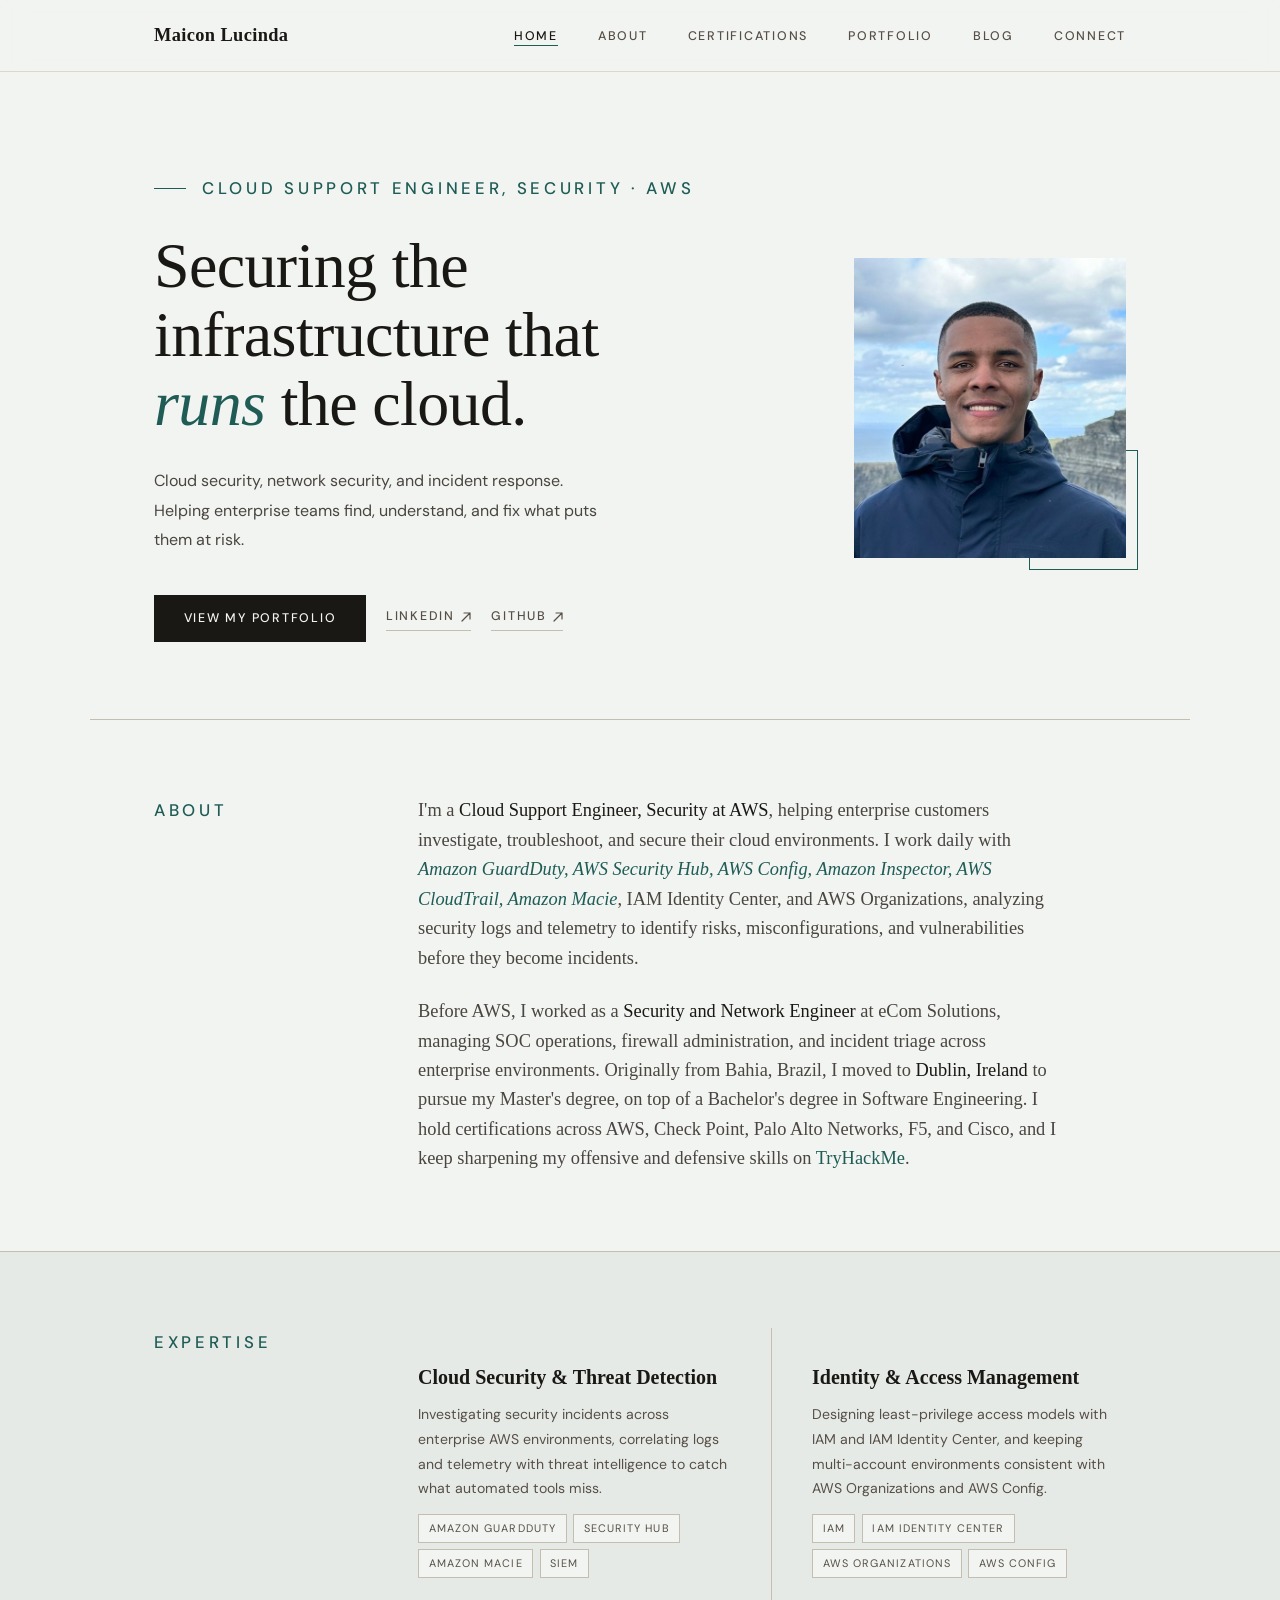
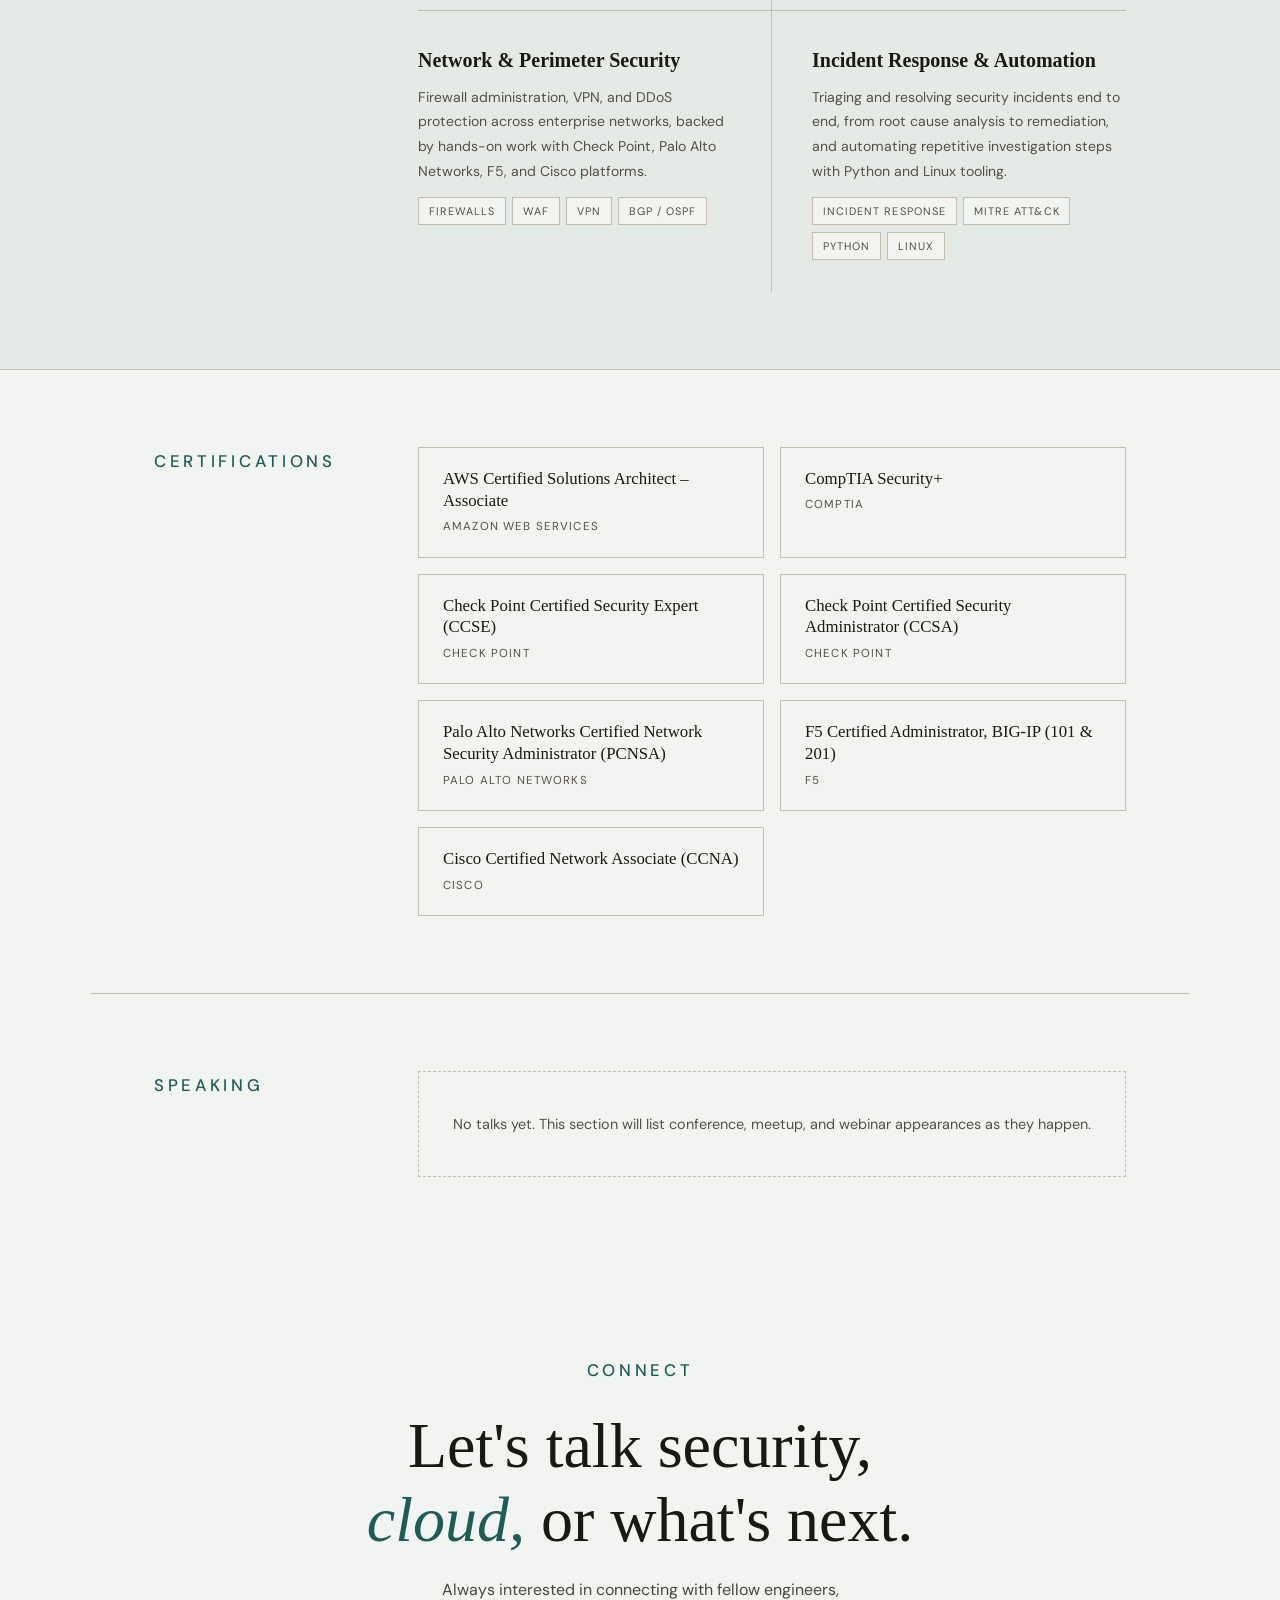
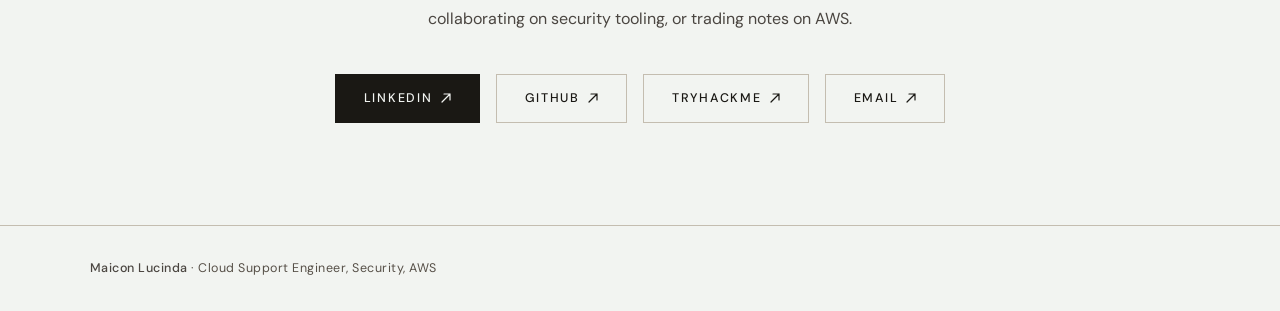
==== index.html @ d20e0501 "maiconlucinda.com" ====
<!DOCTYPE html>
<html lang="en">

<head>
  <meta charset="UTF-8">
  <meta name="viewport" content="width=device-width, initial-scale=1.0">
  <title>Maicon Lucinda | Cloud Support Engineer, Security at AWS</title>
  <meta name="description"
    content="Cloud Support Engineer, Security at AWS. Cloud security, network security, incident response, and threat detection. Based in Dublin, Ireland.">

  <!-- Canonical URL -->
  <link rel="canonical" href="https://maiconlucinda.com/" />

  <!-- Open Graph / Social sharing -->
  <meta property="og:type" content="website">
  <meta property="og:url" content="https://maiconlucinda.com/">
  <meta property="og:title" content="Maicon Lucinda — Cloud Support Engineer, Security at AWS">
  <meta property="og:description"
    content="Cloud Support Engineer, Security at AWS. Cloud security, network security, incident response, and threat detection. Based in Dublin, Ireland.">
  <meta property="og:image" content="https://maiconlucinda.com/assets/images/og-default.jpg">
  <meta property="og:image:width" content="1200">
  <meta property="og:image:height" content="630">

  <!-- Twitter Card -->
  <meta name="twitter:card" content="summary_large_image">
  <meta name="twitter:url" content="https://maiconlucinda.com/">
  <meta name="twitter:title" content="Maicon Lucinda — Cloud Support Engineer, Security at AWS">
  <meta name="twitter:description"
    content="Cloud Support Engineer, Security at AWS. Cloud security, network security, incident response, and threat detection. Based in Dublin, Ireland.">
  <meta name="twitter:image" content="https://maiconlucinda.com/assets/images/og-default.jpg">

  <!-- Favicon: real files at a stable URL so Google Search can crawl and show it -->
  <link rel="icon" href="/favicon.ico" sizes="any">
  <link rel="icon" type="image/svg+xml"
    href="data:image/svg+xml,%3Csvg xmlns='http://www.w3.org/2000/svg' viewBox='0 0 32 32'%3E%3Crect width='32' height='32' fill='%23F2F4F1'/%3E%3Crect x='0.5' y='0.5' width='31' height='31' fill='none' stroke='%233D8F82' stroke-width='1'/%3E%3Ctext x='16' y='22' font-family='Georgia,serif' font-size='15' font-style='italic' fill='%231A1814' text-anchor='middle'%3EML%3C/text%3E%3C/svg%3E">
  <link rel="icon" type="image/png" sizes="32x32" href="/assets/img/favicons/favicon-32.png">
  <link rel="icon" type="image/png" sizes="16x16" href="/assets/img/favicons/favicon-16.png">
  <link rel="apple-touch-icon" sizes="180x180" href="/assets/img/favicons/apple-touch-icon.png">

  <!-- Google Analytics: add your GA4 measurement ID below when ready.
  <script async src="https://www.googletagmanager.com/gtag/js?id=G-XXXXXXXXXX"></script>
  <script>
    window.dataLayer = window.dataLayer || [];
    function gtag(){dataLayer.push(arguments);}
    gtag('js', new Date());
    gtag('config', 'G-XXXXXXXXXX');
  </script>
  -->

  <!-- Fonts -->
  <link rel="preconnect" href="https://fonts.googleapis.com">
  <link rel="preconnect" href="https://fonts.gstatic.com" crossorigin>
  <link
    href="https://fonts.googleapis.com/css2?family=Cormorant+Garant:ital,wght@0,300;0,400;0,500;0,600;1,300;1,400;1,600&family=DM+Sans:opsz,wght@9..40,300;9..40,400;9..40,500&display=swap"
    rel="stylesheet">

  <!-- Structured Data -->
  <script type="application/ld+json">
  {
    "@context": "https://schema.org",
    "@graph": [
      {
        "@type": "WebSite",
        "@id": "https://maiconlucinda.com/#website",
        "name": "Maicon Lucinda",
        "alternateName": ["Maicon Lucinda Portfolio", "maiconlucinda.com"],
        "url": "https://maiconlucinda.com/"
      },
      {
    "@type": "Person",
    "@id": "https://maiconlucinda.com/#person",
    "name": "Maicon Lucinda",
    "givenName": "Maicon",
    "familyName": "Lucinda da Cruz",
    "jobTitle": "Cloud Support Engineer, Security",
    "description": "Cloud Support Engineer, Security at AWS, specializing in cloud security, network security, and incident response.",
    "nationality": {
      "@type": "Country",
      "name": "Brazil"
    },
    "workLocation": {
      "@type": "Place",
      "address": {
        "@type": "PostalAddress",
        "addressLocality": "Dublin",
        "addressCountry": "IE"
      }
    },
    "worksFor": {
      "@type": "Organization",
      "name": "Amazon Web Services",
      "url": "https://aws.amazon.com"
    },
    "hasCredential": [
      {
        "@type": "EducationalOccupationalCredential",
        "credentialCategory": "degree",
        "educationalLevel": "Master's",
        "name": "Master's Degree"
      },
      {
        "@type": "EducationalOccupationalCredential",
        "credentialCategory": "degree",
        "educationalLevel": "Bachelor's",
        "name": "BSc in Software Engineering"
      },
      {
        "@type": "EducationalOccupationalCredential",
        "credentialCategory": "certification",
        "name": "AWS Certified Solutions Architect – Associate"
      },
      {
        "@type": "EducationalOccupationalCredential",
        "credentialCategory": "certification",
        "name": "CompTIA Security+"
      },
      {
        "@type": "EducationalOccupationalCredential",
        "credentialCategory": "certification",
        "name": "Check Point Certified Security Expert (CCSE)"
      },
      {
        "@type": "EducationalOccupationalCredential",
        "credentialCategory": "certification",
        "name": "Check Point Certified Security Administrator (CCSA)"
      },
      {
        "@type": "EducationalOccupationalCredential",
        "credentialCategory": "certification",
        "name": "Palo Alto Networks Certified Network Security Administrator (PCNSA)"
      },
      {
        "@type": "EducationalOccupationalCredential",
        "credentialCategory": "certification",
        "name": "F5 Certified Administrator, BIG-IP"
      },
      {
        "@type": "EducationalOccupationalCredential",
        "credentialCategory": "certification",
        "name": "Cisco Certified Network Associate (CCNA)"
      }
    ],
    "knowsAbout": [
      "Cloud Security",
      "Network Security",
      "Incident Response",
      "Threat Detection",
      "AWS Security",
      "Identity and Access Management",
      "Firewalls",
      "SIEM",
      "MITRE ATT&CK"
    ],
    "url": "https://maiconlucinda.com/",
    "image": "https://maiconlucinda.com/assets/images/og-default.jpg",
    "sameAs": [
      "https://www.linkedin.com/in/maiconlucinda/",
      "https://github.com/maiconlucinda",
      "https://tryhackme.com/p/maiconlucinda"
    ]
      }
    ]
  }
  </script>

  <style>
    /* ─── RESET & TOKENS ─────────────────────────────────── */
    *,
    *::before,
    *::after {
      box-sizing: border-box;
      margin: 0;
      padding: 0;
    }

    :root {
      --bg: #F2F4F1;
      --bg-alt: #E6EAE6;
      --bg-dark: #12191A;
      --text: #1A1814;
      --text-mid: #4A4540;
      --muted: #564F47;
      --accent: #1F5C56;
      --accent-lt: #2E7A6F;
      --border: #C4BDB0;
      --border-lt: #DDD7CB;

      --font-display: 'Cormorant Garant', Georgia, serif;
      --font-body: 'DM Sans', system-ui, sans-serif;

      --nav-h: 72px;
      --max-w: 1100px;
      --pad: clamp(1.5rem, 5vw, 4rem);
    }

    html {
      scroll-behavior: smooth;
    }

    body {
      font-family: var(--font-body);
      background: var(--bg);
      color: var(--text);
      font-size: 15px;
      line-height: 1.7;
      -webkit-font-smoothing: antialiased;
    }

    img {
      display: block;
      max-width: 100%;
    }

    a {
      color: inherit;
    }

    /* ─── UTILITY ────────────────────────────────────────── */
    .label {
      font-size: 1.05rem;
      letter-spacing: 0.22em;
      text-transform: uppercase;
      color: var(--accent);
      font-weight: 500;
    }

    .sr-only {
      position: absolute;
      width: 1px;
      height: 1px;
      padding: 0;
      overflow: hidden;
      clip: rect(0, 0, 0, 0);
      white-space: nowrap;
      border: 0;
    }

    /* ─── SCROLL ANIMATIONS ──────────────────────────────── */
    .reveal {
      opacity: 0;
      transform: translateY(24px);
      transition: opacity 0.7s ease, transform 0.7s ease;
    }

    .reveal.visible {
      opacity: 1;
      transform: translateY(0);
    }

    .reveal-delay-1 {
      transition-delay: 0.1s;
    }

    .reveal-delay-2 {
      transition-delay: 0.2s;
    }

    .reveal-delay-3 {
      transition-delay: 0.3s;
    }

    .reveal-delay-4 {
      transition-delay: 0.4s;
    }

    /* ─── NAV ────────────────────────────────────────────── */
    nav {
      position: sticky;
      top: 0;
      z-index: 100;
      height: var(--nav-h);
      background: rgba(242, 244, 241, 0.92);
      backdrop-filter: blur(12px);
      -webkit-backdrop-filter: blur(12px);
      border-bottom: 1px solid var(--border-lt);
      display: flex;
      align-items: center;
    }

    .nav-inner {
      max-width: var(--max-w);
      margin: 0 auto;
      padding: 0 var(--pad);
      width: 100%;
      display: flex;
      justify-content: space-between;
      align-items: center;
    }

    .nav-logo {
      font-family: var(--font-display);
      font-size: 1.15rem;
      font-weight: 600;
      text-decoration: none;
      color: var(--text);
      letter-spacing: 0.02em;
    }

    .nav-links {
      list-style: none;
      display: flex;
      gap: 2.5rem;
    }

    .nav-links a {
      text-decoration: none;
      font-size: 0.78rem;
      letter-spacing: 0.14em;
      text-transform: uppercase;
      color: var(--muted);
      font-weight: 500;
      transition: color 0.2s;
      position: relative;
    }

    .nav-links a::after {
      content: '';
      position: absolute;
      bottom: -2px;
      left: 0;
      width: 0;
      height: 1px;
      background: var(--accent);
      transition: width 0.25s ease;
    }

    .nav-links a:hover {
      color: var(--text);
    }

    .nav-links a:hover::after {
      width: 100%;
    }

    .nav-links a.active {
      color: var(--text);
    }

    .nav-links a.active::after {
      width: 100%;
    }

    /* ─── NAV TOGGLE (mobile) ─────────────────────────────── */
    .nav-toggle {
      display: none;
      position: relative;
      width: 28px;
      height: 20px;
      padding: 0;
      background: none;
      border: none;
      cursor: pointer;
      flex-shrink: 0;
    }

    .nav-toggle-bar {
      position: absolute;
      left: 0;
      width: 100%;
      height: 2px;
      background: var(--text);
      transition: transform 0.25s ease, opacity 0.25s ease, top 0.25s ease;
    }

    .nav-toggle-bar:nth-child(1) {
      top: 0;
    }

    .nav-toggle-bar:nth-child(2) {
      top: 9px;
      background: var(--accent);
    }

    .nav-toggle-bar:nth-child(3) {
      top: 18px;
    }

    .nav-toggle.is-open .nav-toggle-bar:nth-child(1) {
      top: 9px;
      transform: rotate(45deg);
    }

    .nav-toggle.is-open .nav-toggle-bar:nth-child(2) {
      opacity: 0;
    }

    .nav-toggle.is-open .nav-toggle-bar:nth-child(3) {
      top: 9px;
      transform: rotate(-45deg);
    }

    /* ─── HERO ───────────────────────────────────────────── */
    .hero {
      padding: clamp(4rem, 8vw, 7rem) var(--pad) clamp(4rem, 6vw, 6rem);
      max-width: var(--max-w);
      margin: 0 auto;
      display: grid;
      grid-template-columns: 1fr min(28%, 280px);
      gap: clamp(3rem, 6vw, 6rem);
      align-items: center;
    }

    .hero-eyebrow {
      display: flex;
      align-items: center;
      gap: 1rem;
      margin-bottom: 1.75rem;
    }

    .eyebrow-line {
      width: 32px;
      height: 1px;
      background: var(--accent);
      flex-shrink: 0;
    }

    .hero-title {
      font-family: var(--font-display);
      font-size: clamp(2.8rem, 5vw, 4.8rem);
      font-weight: 300;
      line-height: 1.08;
      letter-spacing: -0.01em;
      color: var(--text);
      margin-bottom: 1.75rem;
    }

    .hero-title em {
      font-style: italic;
      color: var(--accent);
    }

    .hero-desc {
      color: var(--text-mid);
      font-size: 1rem;
      max-width: 460px;
      line-height: 1.85;
      margin-bottom: 2.5rem;
      font-weight: 400;
    }

    .hero-actions {
      display: flex;
      gap: 1.25rem;
      align-items: center;
      flex-wrap: wrap;
    }

    .btn-primary {
      background: var(--text);
      color: var(--bg);
      padding: 0.8rem 1.85rem;
      text-decoration: none;
      font-size: 0.78rem;
      letter-spacing: 0.14em;
      text-transform: uppercase;
      font-weight: 500;
      transition: background 0.22s, color 0.22s;
      display: inline-block;
    }

    .btn-primary:hover {
      background: var(--accent);
    }

    .btn-text {
      text-decoration: none;
      font-size: 0.78rem;
      letter-spacing: 0.14em;
      text-transform: uppercase;
      font-weight: 500;
      color: var(--muted);
      display: inline-flex;
      align-items: center;
      gap: 0.4rem;
      border-bottom: 1px solid var(--border);
      padding-bottom: 2px;
      transition: color 0.2s, border-color 0.2s;
    }

    .btn-text:hover {
      color: var(--accent);
      border-color: var(--accent);
    }

    /* PHOTO */
    .hero-photo {
      position: relative;
    }

    .photo-wrap {
      position: relative;
      overflow: hidden;
      background: var(--bg-alt);
    }

    .photo-wrap img {
      width: 100%;
      max-height: 300px;
      aspect-ratio: 4 / 5;
      object-fit: cover;
      object-position: center 8%;
      display: block;
      transition: transform 0.5s ease;
    }

    .hero-photo:hover .photo-wrap img {
      transform: scale(1.02);
    }

    .photo-ornament {
      position: absolute;
      bottom: -12px;
      right: -12px;
      width: 40%;
      height: 40%;
      border: 1px solid var(--accent);
      pointer-events: none;
      z-index: -1;
    }

    /* ─── RULE ───────────────────────────────────────────── */
    .section-rule {
      border: none;
      border-top: 1px solid var(--border);
      max-width: var(--max-w);
      margin: 0 auto;
      padding: 0 var(--pad);
    }

    /* ─── ABOUT ──────────────────────────────────────────── */
    .about {
      padding: clamp(4rem, 6vw, 6rem) var(--pad);
      max-width: var(--max-w);
      margin: 0 auto;
      display: grid;
      grid-template-columns: 200px 1fr;
      gap: clamp(3rem, 5vw, 5rem);
    }

    .about-body p {
      font-family: var(--font-display);
      font-size: clamp(0.95rem, 1.5vw, 1.15rem);
      font-weight: 400;
      line-height: 1.6;
      color: var(--text-mid);
      max-width: 640px;
    }

    .about-body p strong {
      font-weight: 500;
      color: var(--text);
    }

    .about-body p em {
      font-style: italic;
      color: var(--accent);
    }

    .about-body p+p {
      margin-top: 1.5rem;
    }

    .about-body a {
      color: var(--accent);
      text-decoration: none;
      border-bottom: 1px solid transparent;
      transition: border-color 0.2s;
    }

    .about-body a:hover {
      border-color: var(--accent);
    }

    /* ─── EXPERTISE ──────────────────────────────────────── */
    .expertise {
      background: var(--bg-alt);
      border-top: 1px solid var(--border);
      border-bottom: 1px solid var(--border);
    }

    .expertise-inner {
      padding: clamp(4rem, 6vw, 6rem) var(--pad);
      max-width: var(--max-w);
      margin: 0 auto;
      display: grid;
      grid-template-columns: 200px 1fr;
      gap: clamp(3rem, 5vw, 5rem);
    }

    .expertise-grid {
      display: grid;
      grid-template-columns: 1fr 1fr;
      gap: 0;
    }

    .exp-item {
      padding: 2rem 2.5rem 2rem 0;
      border-bottom: 1px solid var(--border);
    }

    .exp-item:nth-child(3),
    .exp-item:nth-child(4) {
      border-bottom: none;
    }

    .exp-item:nth-child(odd) {
      padding-right: 2.5rem;
      border-right: 1px solid var(--border);
    }

    .exp-item:nth-child(even) {
      padding-left: 2.5rem;
      padding-right: 0;
    }

    .exp-item h3 {
      font-family: var(--font-display);
      font-size: 1.25rem;
      font-weight: 600;
      color: var(--text);
      margin-bottom: 0.5rem;
    }

    .exp-item p {
      color: var(--muted);
      font-size: 0.88rem;
      line-height: 1.75;
    }

    .exp-tags {
      display: flex;
      flex-wrap: wrap;
      gap: 0.4rem;
      margin-top: 0.85rem;
    }

    .exp-tag {
      font-size: 0.68rem;
      letter-spacing: 0.1em;
      text-transform: uppercase;
      padding: 0.25rem 0.6rem;
      border: 1px solid var(--border);
      color: var(--muted);
      background: var(--bg);
    }

    /* ─── CERTIFICATIONS ─────────────────────────────────── */
    .certifications {
      padding: clamp(4rem, 6vw, 6rem) var(--pad);
      max-width: var(--max-w);
      margin: 0 auto;
      display: grid;
      grid-template-columns: 200px 1fr;
      gap: clamp(3rem, 5vw, 5rem);
    }

    .cert-grid {
      display: grid;
      grid-template-columns: 1fr 1fr;
      gap: 1rem;
    }

    .cert-item {
      border: 1px solid var(--border);
      padding: 1.25rem 1.5rem;
      background: var(--bg);
      transition: border-color 0.2s;
    }

    .cert-item:hover {
      border-color: var(--accent);
    }

    .cert-name {
      font-family: var(--font-display);
      font-size: 1.05rem;
      font-weight: 500;
      color: var(--text);
      line-height: 1.3;
      margin-bottom: 0.35rem;
    }

    .cert-issuer {
      font-size: 0.72rem;
      letter-spacing: 0.1em;
      text-transform: uppercase;
      color: var(--muted);
    }

    /* ─── SPEAKING ───────────────────────────────────────── */
    .speaking {
      padding: clamp(4rem, 6vw, 6rem) var(--pad);
      max-width: var(--max-w);
      margin: 0 auto;
      display: grid;
      grid-template-columns: 200px 1fr;
      gap: clamp(3rem, 5vw, 5rem);
    }

    .talk-item {
      display: grid;
      grid-template-columns: 52px 1fr;
      gap: 0 1.5rem;
      padding: 1.4rem 0;
      border-bottom: 1px solid var(--border);
      align-items: start;
    }

    .talk-item:first-child {
      border-top: 1px solid var(--border);
    }

    .talk-year {
      font-size: 0.7rem;
      letter-spacing: 0.12em;
      color: var(--muted);
      font-weight: 500;
      padding-top: 0.35rem;
      text-align: right;
    }

    .talk-conference {
      font-family: var(--font-display);
      font-size: 1.2rem;
      font-weight: 400;
      color: var(--text);
      line-height: 1.2;
    }

    .talk-title {
      font-family: var(--font-display);
      font-size: 0.95rem;
      font-style: italic;
      font-weight: 300;
      color: var(--text-mid);
      margin-top: 0.25rem;
      line-height: 1.4;
    }

    .empty-state {
      border: 1px dashed var(--border);
      padding: 2.5rem 2rem;
      text-align: center;
      color: var(--muted);
      font-size: 0.9rem;
      line-height: 1.7;
    }

    .empty-state a {
      color: var(--accent);
      text-decoration: none;
      border-bottom: 1px solid transparent;
      transition: border-color 0.2s;
    }

    .empty-state a:hover {
      border-color: var(--accent);
    }

    /* ─── CONNECT ────────────────────────────────────────── */
    .connect {
      padding: clamp(5rem, 8vw, 8rem) var(--pad);
      max-width: var(--max-w);
      margin: 0 auto;
      text-align: center;
    }

    .connect-label {
      margin-bottom: 1.5rem;
      display: block;
    }

    .connect h2 {
      font-family: var(--font-display);
      font-size: clamp(2.5rem, 5vw, 4rem);
      font-weight: 300;
      line-height: 1.15;
      color: var(--text);
      margin-bottom: 1.25rem;
    }

    .connect h2 em {
      font-style: italic;
      color: var(--accent);
    }

    .connect-desc {
      color: var(--text-mid);
      font-size: 1rem;
      max-width: 480px;
      margin: 0 auto 2.5rem;
      line-height: 1.8;
      font-weight: 400;
    }

    .connect-links {
      display: flex;
      justify-content: center;
      gap: 1rem;
      flex-wrap: wrap;
    }

    .connect-link {
      display: inline-flex;
      align-items: center;
      gap: 0.5rem;
      text-decoration: none;
      font-size: 0.78rem;
      letter-spacing: 0.14em;
      text-transform: uppercase;
      font-weight: 500;
      color: var(--text);
      border: 1px solid var(--border);
      padding: 0.8rem 1.75rem;
      transition: border-color 0.2s, color 0.2s, background 0.2s;
    }

    .connect-link:hover {
      border-color: var(--accent);
      color: var(--accent);
    }

    .connect-link.primary {
      background: var(--text);
      color: var(--bg);
      border-color: var(--text);
    }

    .connect-link.primary:hover {
      background: var(--accent);
      border-color: var(--accent);
      color: var(--bg);
    }

    /* ─── FOOTER ─────────────────────────────────────────── */
    footer {
      border-top: 1px solid var(--border);
      padding: 2rem var(--pad);
    }

    .footer-inner {
      max-width: var(--max-w);
      margin: 0 auto;
      display: flex;
      justify-content: space-between;
      align-items: center;
      gap: 1rem;
      flex-wrap: wrap;
    }

    .footer-copy {
      font-size: 0.78rem;
      color: var(--muted);
      letter-spacing: 0.04em;
    }

    .footer-copy strong {
      color: var(--text-mid);
      font-weight: 500;
    }

    .footer-links {
      display: flex;
      gap: 2rem;
      list-style: none;
    }

    .footer-links a {
      text-decoration: none;
      font-size: 0.75rem;
      letter-spacing: 0.12em;
      text-transform: uppercase;
      color: var(--muted);
      transition: color 0.2s;
    }

    .footer-links a:hover {
      color: var(--accent);
    }

    /* ─── RESPONSIVE ─────────────────────────────────────── */
    @media (max-width: 768px) {
      .hero {
        grid-template-columns: 1fr;
        gap: 3rem;
      }

      .hero-photo {
        order: -1;
        max-width: 160px;
        margin: 0 auto;
      }

      .about,
      .expertise-inner,
      .certifications,
      .speaking {
        grid-template-columns: 1fr;
        gap: 1.75rem;
      }

      .expertise-grid,
      .cert-grid {
        grid-template-columns: 1fr;
      }

      .exp-item {
        padding: 1.5rem 0 !important;
        border-right: none !important;
        border-bottom: 1px solid var(--border) !important;
      }

      .exp-item:last-child {
        border-bottom: none !important;
      }
    }

    @media (max-width: 860px) {
      .nav-toggle {
        display: block;
      }

      .nav-links {
        display: none;
        position: fixed;
        top: var(--nav-h);
        left: 0;
        right: 0;
        flex-direction: column;
        gap: 0;
        background: var(--bg-dark);
        padding: 0.5rem 0;
        max-height: calc(100vh - var(--nav-h));
        overflow-y: auto;
        border-bottom: 1px solid var(--accent);
      }

      .nav-links.is-open {
        display: flex;
      }

      .nav-links li {
        border-bottom: 1px solid rgba(197, 176, 138, 0.15);
      }

      .nav-links li:last-child {
        border-bottom: none;
      }

      .nav-links a {
        display: flex;
        align-items: center;
        padding: 1rem var(--pad);
        color: #DDD7CB;
        font-family: var(--font-mono, 'DM Sans', monospace);
        letter-spacing: 0.08em;
      }

      .nav-links a::before {
        content: '>';
        color: var(--accent-lt);
        margin-right: 0.6rem;
        font-weight: 700;
      }

      .nav-links a::after {
        display: none;
      }

      .nav-links a:hover,
      .nav-links a.active {
        color: #fff;
        background: rgba(197, 176, 138, 0.08);
      }
    }
  </style>
</head>

<body>

  <!-- ── NAV ──────────────────────────────────────────────── -->
  <nav aria-label="Main navigation">
    <div class="nav-inner">
      <a href="/" class="nav-logo">Maicon Lucinda</a>
      <button class="nav-toggle" type="button" aria-expanded="false" aria-controls="primary-nav"
        aria-label="Toggle menu">
        <span class="nav-toggle-bar"></span>
        <span class="nav-toggle-bar"></span>
        <span class="nav-toggle-bar"></span>
      </button>
      <ul class="nav-links" id="primary-nav">
        <li><a href="/" class="active">Home</a></li>
        <li><a href="/#about">About</a></li>
        <li><a href="/#certifications">Certifications</a></li>
        <li><a href="/portfolio/">Portfolio</a></li>
        <li><a href="/blog/">Blog</a></li>
        <li><a href="/#connect">Connect</a></li>
      </ul>
    </div>
  </nav>

  <!-- ── HERO ─────────────────────────────────────────────── -->
  <section class="hero" aria-labelledby="hero-title">
    <div class="hero-text">
      <div class="hero-eyebrow reveal">
        <div class="eyebrow-line"></div>
        <span class="label">Cloud Support Engineer, Security · AWS</span>
      </div>
      <h1 class="hero-title reveal reveal-delay-1" id="hero-title">
        Securing the<br>
        infrastructure that<br>
        <em>runs</em> the cloud.
      </h1>
      <p class="hero-desc reveal reveal-delay-2">
        Cloud security, network security, and incident response. Helping enterprise teams find, understand, and fix what
        puts them at risk.
      </p>
      <div class="hero-actions reveal reveal-delay-3">
        <a href="/portfolio/" class="btn-primary">View my portfolio</a>
        <a href="https://www.linkedin.com/in/maiconlucinda/" class="btn-text" target="_blank" rel="noopener">
          LinkedIn
          <svg width="10" height="10" viewBox="0 0 10 10" fill="none" aria-hidden="true">
            <path d="M1 9L9 1M9 1H3M9 1V7" stroke="currentColor" stroke-width="1.2" stroke-linecap="round"
              stroke-linejoin="round" />
          </svg>
        </a>
        <a href="https://github.com/maiconlucinda" class="btn-text" target="_blank" rel="noopener">
          GitHub
          <svg width="10" height="10" viewBox="0 0 10 10" fill="none" aria-hidden="true">
            <path d="M1 9L9 1M9 1H3M9 1V7" stroke="currentColor" stroke-width="1.2" stroke-linecap="round"
              stroke-linejoin="round" />
          </svg>
        </a>
      </div>
    </div>

    <div class="hero-photo reveal reveal-delay-2">
      <div class="photo-wrap">
        <!-- TODO: add your photo at assets/images/profile.jpg (portrait, similar crop to this placeholder) -->
        <img src="assets/images/profile.jpg" alt="Maicon Lucinda, Cloud Support Engineer, Security at AWS" width="380"
          height="475" fetchpriority="high">
      </div>
      <div class="photo-ornament" aria-hidden="true"></div>
    </div>
  </section>

  <hr class="section-rule">

  <!-- ── ABOUT ─────────────────────────────────────────────── -->
  <section id="about" class="about" aria-labelledby="about-heading">
    <div>
      <span class="label reveal" id="about-heading">About</span>
    </div>
    <div class="about-body reveal reveal-delay-1">
      <p>
        I'm a <strong>Cloud Support Engineer, Security at AWS</strong>, helping enterprise customers investigate,
        troubleshoot, and secure their cloud environments. I work daily with <em>Amazon GuardDuty, AWS Security Hub,
          AWS Config, Amazon Inspector, AWS CloudTrail, Amazon Macie</em>, IAM Identity Center, and AWS Organizations,
        analyzing security logs and telemetry to identify risks, misconfigurations, and vulnerabilities before they
        become incidents.
      </p>
      <p>
        Before AWS, I worked as a <strong>Security and Network Engineer</strong> at eCom Solutions, managing SOC
        operations, firewall administration, and incident triage across enterprise environments. Originally from
        Bahia, Brazil, I moved to <strong>Dublin, Ireland</strong> to pursue my Master's degree, on top of a
        Bachelor's degree in Software Engineering.
        I hold certifications across AWS, Check Point, Palo Alto Networks, F5, and Cisco, and I keep sharpening my
        offensive and defensive skills on <a href="https://tryhackme.com/p/maiconlucinda" target="_blank"
          rel="noopener">TryHackMe</a>.
      </p>
    </div>
  </section>

  <!-- ── EXPERTISE ─────────────────────────────────────────── -->
  <section class="expertise" aria-labelledby="expertise-heading">
    <div class="expertise-inner">
      <div>
        <span class="label reveal" id="expertise-heading">Expertise</span>
      </div>
      <div class="expertise-grid">
        <div class="exp-item reveal">
          <h3>Cloud Security &amp; Threat Detection</h3>
          <p>Investigating security incidents across enterprise AWS environments, correlating logs and telemetry with
            threat intelligence to catch what automated tools miss.</p>
          <div class="exp-tags">
            <span class="exp-tag">Amazon GuardDuty</span>
            <span class="exp-tag">Security Hub</span>
            <span class="exp-tag">Amazon Macie</span>
            <span class="exp-tag">SIEM</span>
          </div>
        </div>
        <div class="exp-item reveal reveal-delay-1">
          <h3>Identity &amp; Access Management</h3>
          <p>Designing least-privilege access models with IAM and IAM Identity Center, and keeping multi-account
            environments consistent with AWS Organizations and AWS Config.</p>
          <div class="exp-tags">
            <span class="exp-tag">IAM</span>
            <span class="exp-tag">IAM Identity Center</span>
            <span class="exp-tag">AWS Organizations</span>
            <span class="exp-tag">AWS Config</span>
          </div>
        </div>
        <div class="exp-item reveal reveal-delay-2">
          <h3>Network &amp; Perimeter Security</h3>
          <p>Firewall administration, VPN, and DDoS protection across enterprise networks, backed by hands-on work with
            Check Point, Palo Alto Networks, F5, and Cisco platforms.</p>
          <div class="exp-tags">
            <span class="exp-tag">Firewalls</span>
            <span class="exp-tag">WAF</span>
            <span class="exp-tag">VPN</span>
            <span class="exp-tag">BGP / OSPF</span>
          </div>
        </div>
        <div class="exp-item reveal reveal-delay-3">
          <h3>Incident Response &amp; Automation</h3>
          <p>Triaging and resolving security incidents end to end, from root cause analysis to remediation, and
            automating repetitive investigation steps with Python and Linux tooling.</p>
          <div class="exp-tags">
            <span class="exp-tag">Incident Response</span>
            <span class="exp-tag">MITRE ATT&amp;CK</span>
            <span class="exp-tag">Python</span>
            <span class="exp-tag">Linux</span>
          </div>
        </div>
      </div>
    </div>
  </section>

  <!-- ── CERTIFICATIONS ────────────────────────────────────── -->
  <section id="certifications" class="certifications" aria-labelledby="certifications-heading">
    <div>
      <span class="label reveal" id="certifications-heading">Certifications</span>
    </div>
    <div class="cert-grid">
      <div class="cert-item reveal">
        <div class="cert-name">AWS Certified Solutions Architect – Associate</div>
        <div class="cert-issuer">Amazon Web Services</div>
      </div>
      <div class="cert-item reveal reveal-delay-1">
        <div class="cert-name">CompTIA Security+</div>
        <div class="cert-issuer">CompTIA</div>
      </div>
      <div class="cert-item reveal reveal-delay-2">
        <div class="cert-name">Check Point Certified Security Expert (CCSE)</div>
        <div class="cert-issuer">Check Point</div>
      </div>
      <div class="cert-item reveal reveal-delay-3">
        <div class="cert-name">Check Point Certified Security Administrator (CCSA)</div>
        <div class="cert-issuer">Check Point</div>
      </div>
      <div class="cert-item reveal">
        <div class="cert-name">Palo Alto Networks Certified Network Security Administrator (PCNSA)</div>
        <div class="cert-issuer">Palo Alto Networks</div>
      </div>
      <div class="cert-item reveal reveal-delay-1">
        <div class="cert-name">F5 Certified Administrator, BIG-IP (101 &amp; 201)</div>
        <div class="cert-issuer">F5</div>
      </div>
      <div class="cert-item reveal reveal-delay-2">
        <div class="cert-name">Cisco Certified Network Associate (CCNA)</div>
        <div class="cert-issuer">Cisco</div>
      </div>
    </div>
  </section>

  <hr class="section-rule">

  <!-- ── SPEAKING (placeholder, no talks yet) ─────────────── -->
  <section id="speaking" class="speaking" aria-labelledby="speaking-heading">
    <div>
      <span class="label reveal" id="speaking-heading">Speaking</span>
    </div>
    <div class="empty-state reveal">
      No talks yet. This section will list conference, meetup, and webinar appearances as they happen.
    </div>
  </section>

  <!-- ── CONNECT ────────────────────────────────────────────── -->
  <section id="connect" class="connect" aria-labelledby="connect-heading">
    <span class="connect-label label reveal">Connect</span>
    <h2 class="reveal reveal-delay-1" id="connect-heading">
      Let's talk security,<br>
      <em>cloud,</em> or what's next.
    </h2>
    <p class="connect-desc reveal reveal-delay-2">
      Always interested in connecting with fellow engineers, collaborating on security tooling, or trading notes on AWS.
    </p>
    <div class="connect-links reveal reveal-delay-3">
      <a href="https://www.linkedin.com/in/maiconlucinda/" class="connect-link primary" target="_blank" rel="noopener">
        LinkedIn
        <svg width="10" height="10" viewBox="0 0 10 10" fill="none" aria-hidden="true">
          <path d="M1 9L9 1M9 1H3M9 1V7" stroke="currentColor" stroke-width="1.2" stroke-linecap="round"
            stroke-linejoin="round" />
        </svg>
      </a>
      <a href="https://github.com/maiconlucinda" class="connect-link" target="_blank" rel="noopener">
        GitHub
        <svg width="10" height="10" viewBox="0 0 10 10" fill="none" aria-hidden="true">
          <path d="M1 9L9 1M9 1H3M9 1V7" stroke="currentColor" stroke-width="1.2" stroke-linecap="round"
            stroke-linejoin="round" />
        </svg>
      </a>
      <a href="https://tryhackme.com/p/maiconlucinda" class="connect-link" target="_blank" rel="noopener">
        TryHackMe
        <svg width="10" height="10" viewBox="0 0 10 10" fill="none" aria-hidden="true">
          <path d="M1 9L9 1M9 1H3M9 1V7" stroke="currentColor" stroke-width="1.2" stroke-linecap="round"
            stroke-linejoin="round" />
        </svg>
      </a>
      <a href="mailto:maiconlucinda@gmail.com" class="connect-link">
        Email
        <svg width="10" height="10" viewBox="0 0 10 10" fill="none" aria-hidden="true">
          <path d="M1 9L9 1M9 1H3M9 1V7" stroke="currentColor" stroke-width="1.2" stroke-linecap="round"
            stroke-linejoin="round" />
        </svg>
      </a>
    </div>
  </section>

  <!-- ── FOOTER ─────────────────────────────────────────────── -->
  <footer>
    <div class="footer-inner">
      <p class="footer-copy">
        <strong>Maicon Lucinda</strong> · Cloud Support Engineer, Security, AWS
      </p>
    </div>
  </footer>

  <!-- ── SCROLL REVEAL ──────────────────────────────────────── -->
  <script>
    (function () {
      var observer = new IntersectionObserver(function (entries) {
        entries.forEach(function (entry) {
          if (entry.isIntersecting) {
            entry.target.classList.add('visible');
            observer.unobserve(entry.target);
          }
        });
      }, { threshold: 0.12, rootMargin: '0px 0px -40px 0px' });

      // Trigger hero elements immediately (above fold)
      document.querySelectorAll('.hero .reveal').forEach(function (el) {
        el.classList.add('visible');
      });

      // Observe everything else
      document.querySelectorAll('.reveal:not(.visible)').forEach(function (el) {
        observer.observe(el);
      });
    })();
  </script>

  <!-- ── MOBILE NAV TOGGLE ────────────────────────────────── -->
  <script>
    (function () {
      var toggle = document.querySelector('.nav-toggle');
      var links = document.getElementById('primary-nav');
      if (!toggle || !links) return;

      function closeMenu() {
        links.classList.remove('is-open');
        toggle.classList.remove('is-open');
        toggle.setAttribute('aria-expanded', 'false');
      }

      toggle.addEventListener('click', function () {
        var isOpen = links.classList.toggle('is-open');
        toggle.classList.toggle('is-open', isOpen);
        toggle.setAttribute('aria-expanded', String(isOpen));
      });

      links.querySelectorAll('a').forEach(function (a) {
        a.addEventListener('click', closeMenu);
      });

      window.addEventListener('resize', function () {
        if (window.innerWidth > 520) closeMenu();
      });
    })();
  </script>

</body>

</html>
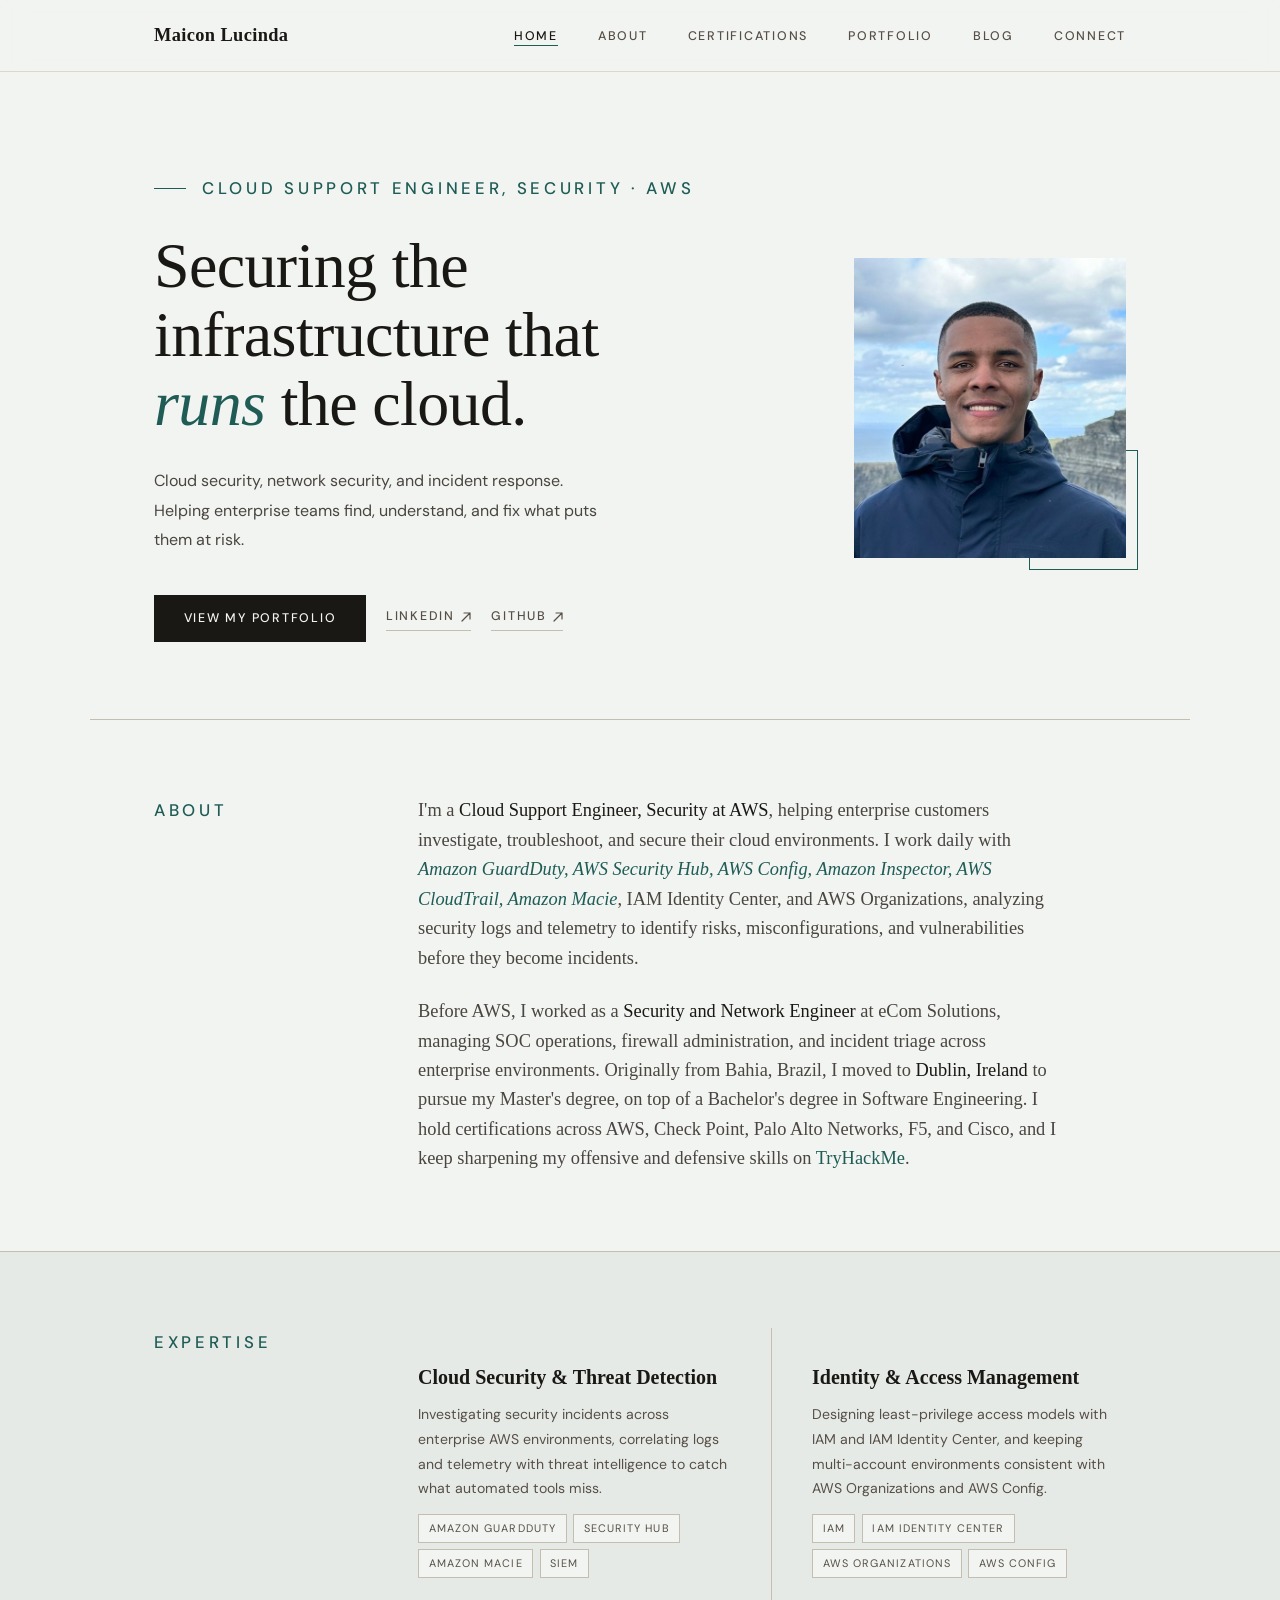
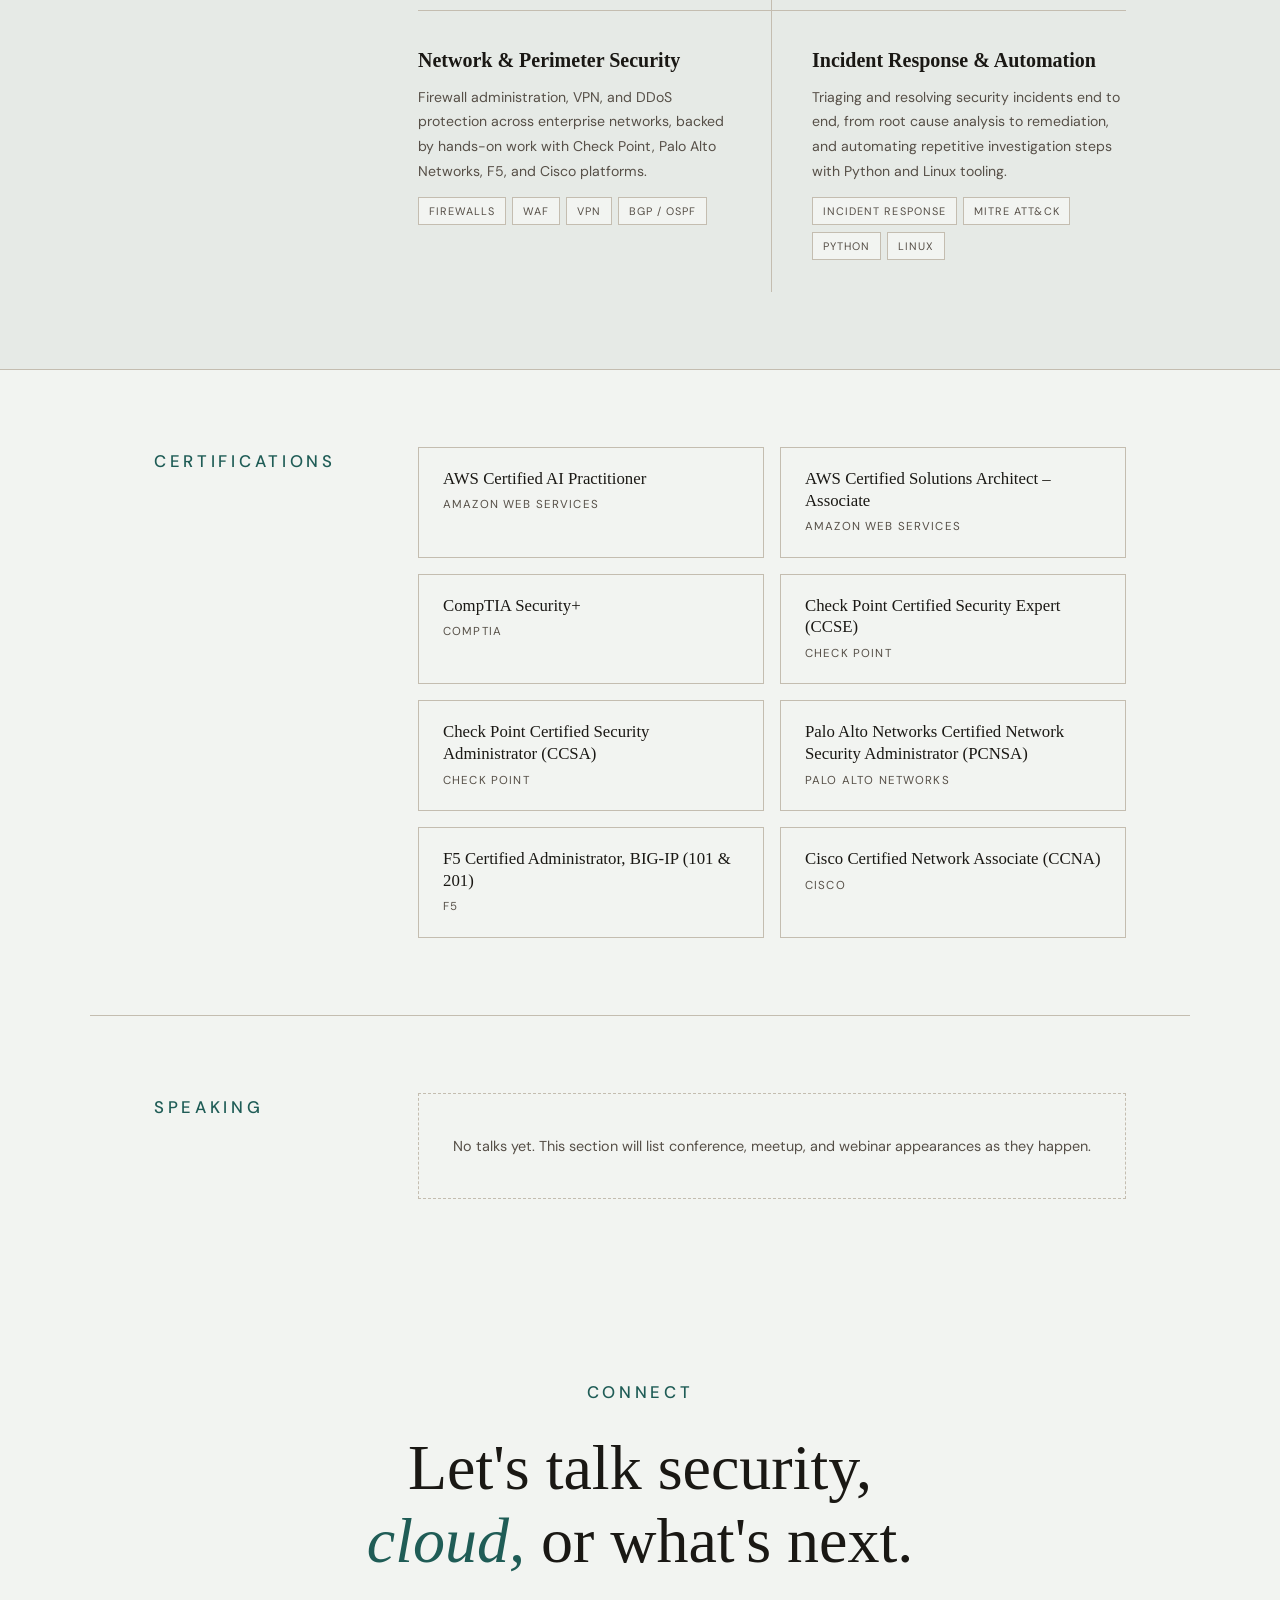
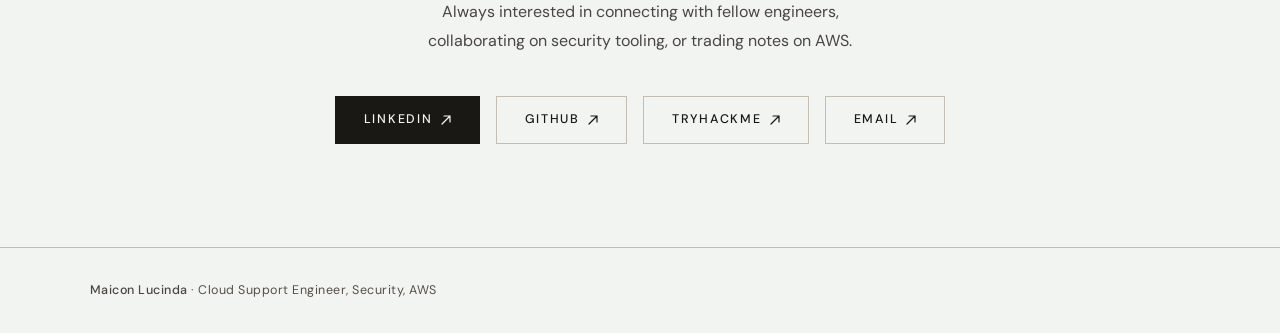
==== commit 6d738386: "AI" ====
--- a/index.html
+++ b/index.html
@@ -9,25 +9,25 @@
     content="Cloud Support Engineer, Security at AWS. Cloud security, network security, incident response, and threat detection. Based in Dublin, Ireland.">
 
   <!-- Canonical URL -->
-  <link rel="canonical" href="https://maiconlucinda.com/" />
+  <link rel="canonical" href="https://www.maiconlucinda.com/" />
 
   <!-- Open Graph / Social sharing -->
   <meta property="og:type" content="website">
-  <meta property="og:url" content="https://maiconlucinda.com/">
+  <meta property="og:url" content="https://www.maiconlucinda.com/">
   <meta property="og:title" content="Maicon Lucinda — Cloud Support Engineer, Security at AWS">
   <meta property="og:description"
     content="Cloud Support Engineer, Security at AWS. Cloud security, network security, incident response, and threat detection. Based in Dublin, Ireland.">
-  <meta property="og:image" content="https://maiconlucinda.com/assets/images/og-default.jpg">
+  <meta property="og:image" content="https://www.maiconlucinda.com/assets/images/og-default.jpg">
   <meta property="og:image:width" content="1200">
   <meta property="og:image:height" content="630">
 
   <!-- Twitter Card -->
   <meta name="twitter:card" content="summary_large_image">
-  <meta name="twitter:url" content="https://maiconlucinda.com/">
+  <meta name="twitter:url" content="https://www.maiconlucinda.com/">
   <meta name="twitter:title" content="Maicon Lucinda — Cloud Support Engineer, Security at AWS">
   <meta name="twitter:description"
     content="Cloud Support Engineer, Security at AWS. Cloud security, network security, incident response, and threat detection. Based in Dublin, Ireland.">
-  <meta name="twitter:image" content="https://maiconlucinda.com/assets/images/og-default.jpg">
+  <meta name="twitter:image" content="https://www.maiconlucinda.com/assets/images/og-default.jpg">
 
   <!-- Favicon: real files at a stable URL so Google Search can crawl and show it -->
   <link rel="icon" href="/favicon.ico" sizes="any">
@@ -61,14 +61,14 @@
     "@graph": [
       {
         "@type": "WebSite",
-        "@id": "https://maiconlucinda.com/#website",
+        "@id": "https://www.maiconlucinda.com/#website",
         "name": "Maicon Lucinda",
         "alternateName": ["Maicon Lucinda Portfolio", "maiconlucinda.com"],
-        "url": "https://maiconlucinda.com/"
+        "url": "https://www.maiconlucinda.com/"
       },
       {
     "@type": "Person",
-    "@id": "https://maiconlucinda.com/#person",
+    "@id": "https://www.maiconlucinda.com/#person",
     "name": "Maicon Lucinda",
     "givenName": "Maicon",
     "familyName": "Lucinda da Cruz",
@@ -103,6 +103,11 @@
         "credentialCategory": "degree",
         "educationalLevel": "Bachelor's",
         "name": "BSc in Software Engineering"
+      },
+      {
+        "@type": "EducationalOccupationalCredential",
+        "credentialCategory": "certification",
+        "name": "AWS Certified AI Practitioner"
       },
       {
         "@type": "EducationalOccupationalCredential",
@@ -151,8 +156,8 @@
       "SIEM",
       "MITRE ATT&CK"
     ],
-    "url": "https://maiconlucinda.com/",
-    "image": "https://maiconlucinda.com/assets/images/og-default.jpg",
+    "url": "https://www.maiconlucinda.com/",
+    "image": "https://www.maiconlucinda.com/assets/images/og-default.jpg",
     "sameAs": [
       "https://www.linkedin.com/in/maiconlucinda/",
       "https://github.com/maiconlucinda",
@@ -1133,30 +1138,34 @@
     </div>
     <div class="cert-grid">
       <div class="cert-item reveal">
+        <div class="cert-name">AWS Certified AI Practitioner</div>
+        <div class="cert-issuer">Amazon Web Services</div>
+      </div>
+      <div class="cert-item reveal reveal-delay-1">
         <div class="cert-name">AWS Certified Solutions Architect – Associate</div>
         <div class="cert-issuer">Amazon Web Services</div>
       </div>
-      <div class="cert-item reveal reveal-delay-1">
+      <div class="cert-item reveal reveal-delay-2">
         <div class="cert-name">CompTIA Security+</div>
         <div class="cert-issuer">CompTIA</div>
       </div>
-      <div class="cert-item reveal reveal-delay-2">
+      <div class="cert-item reveal reveal-delay-3">
         <div class="cert-name">Check Point Certified Security Expert (CCSE)</div>
         <div class="cert-issuer">Check Point</div>
       </div>
-      <div class="cert-item reveal reveal-delay-3">
+      <div class="cert-item reveal">
         <div class="cert-name">Check Point Certified Security Administrator (CCSA)</div>
         <div class="cert-issuer">Check Point</div>
       </div>
-      <div class="cert-item reveal">
+      <div class="cert-item reveal reveal-delay-1">
         <div class="cert-name">Palo Alto Networks Certified Network Security Administrator (PCNSA)</div>
         <div class="cert-issuer">Palo Alto Networks</div>
       </div>
-      <div class="cert-item reveal reveal-delay-1">
+      <div class="cert-item reveal reveal-delay-2">
         <div class="cert-name">F5 Certified Administrator, BIG-IP (101 &amp; 201)</div>
         <div class="cert-issuer">F5</div>
       </div>
-      <div class="cert-item reveal reveal-delay-2">
+      <div class="cert-item reveal reveal-delay-3">
         <div class="cert-name">Cisco Certified Network Associate (CCNA)</div>
         <div class="cert-issuer">Cisco</div>
       </div>
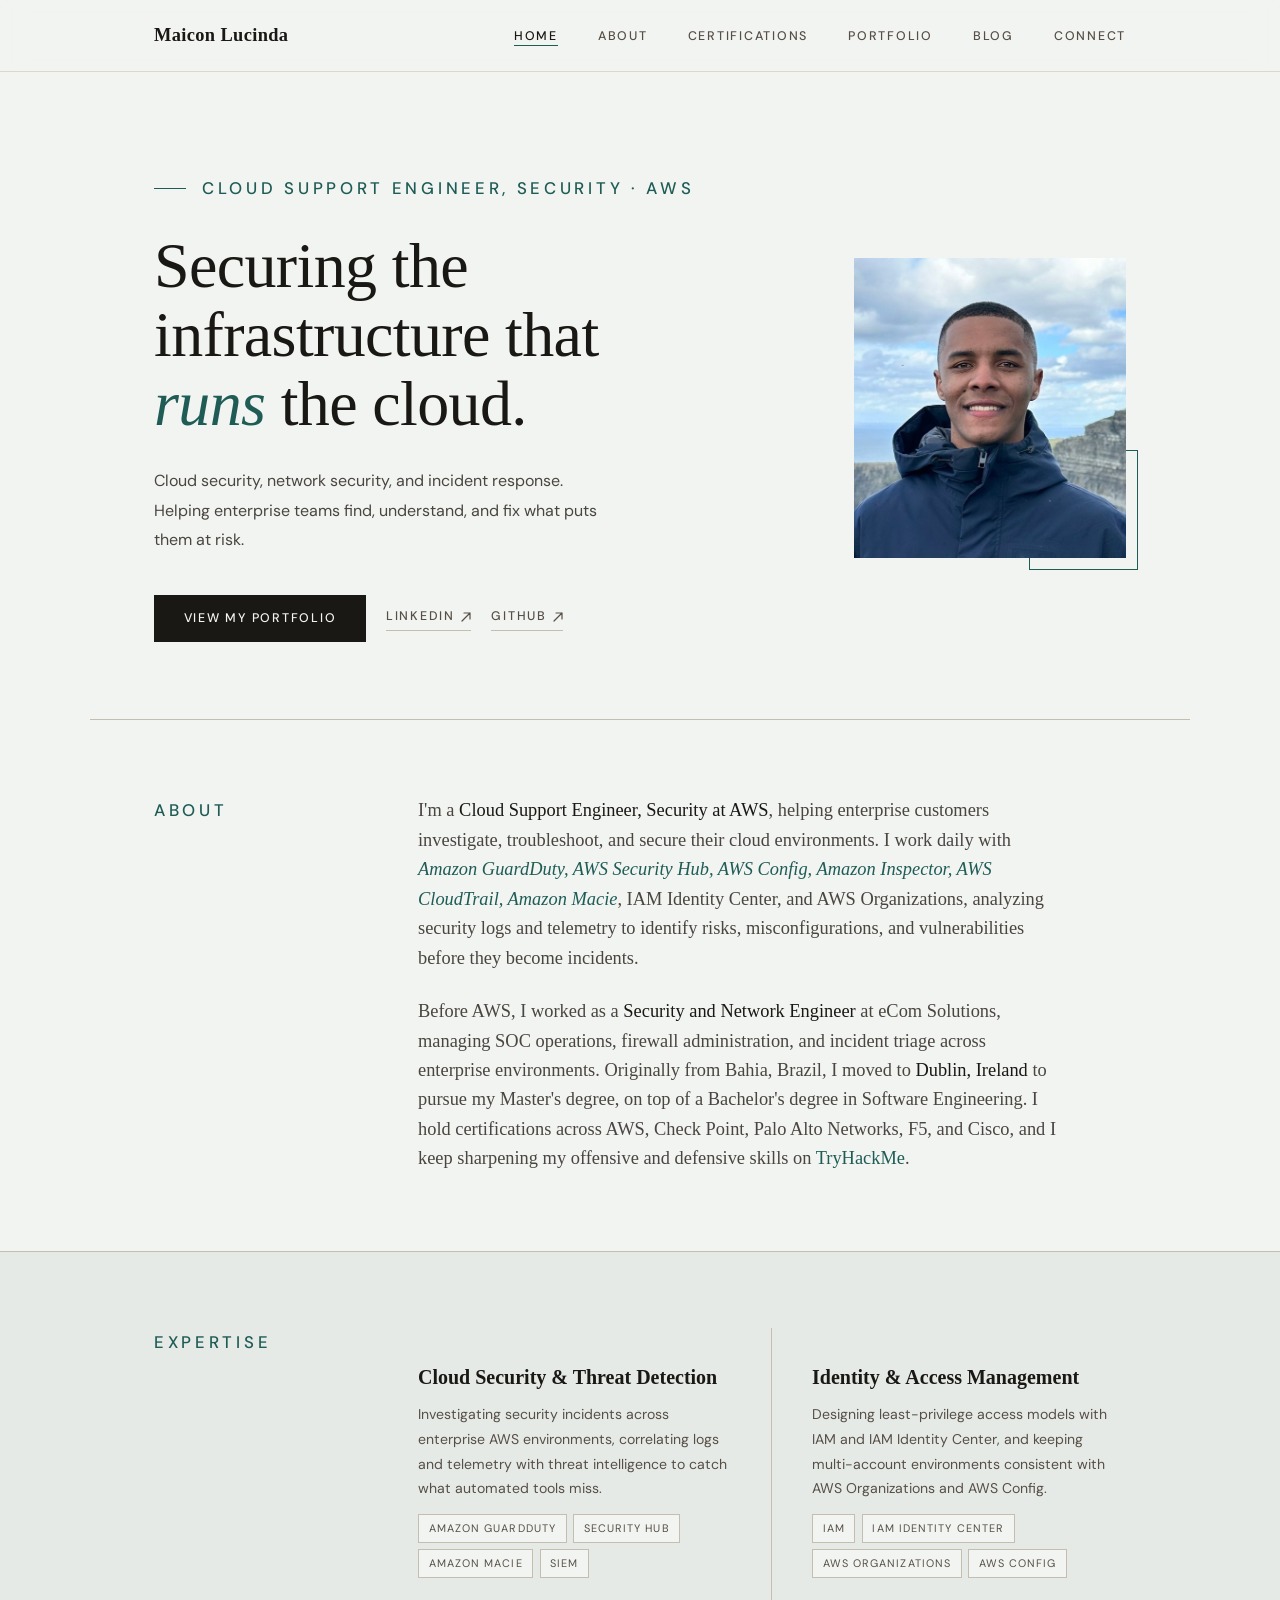
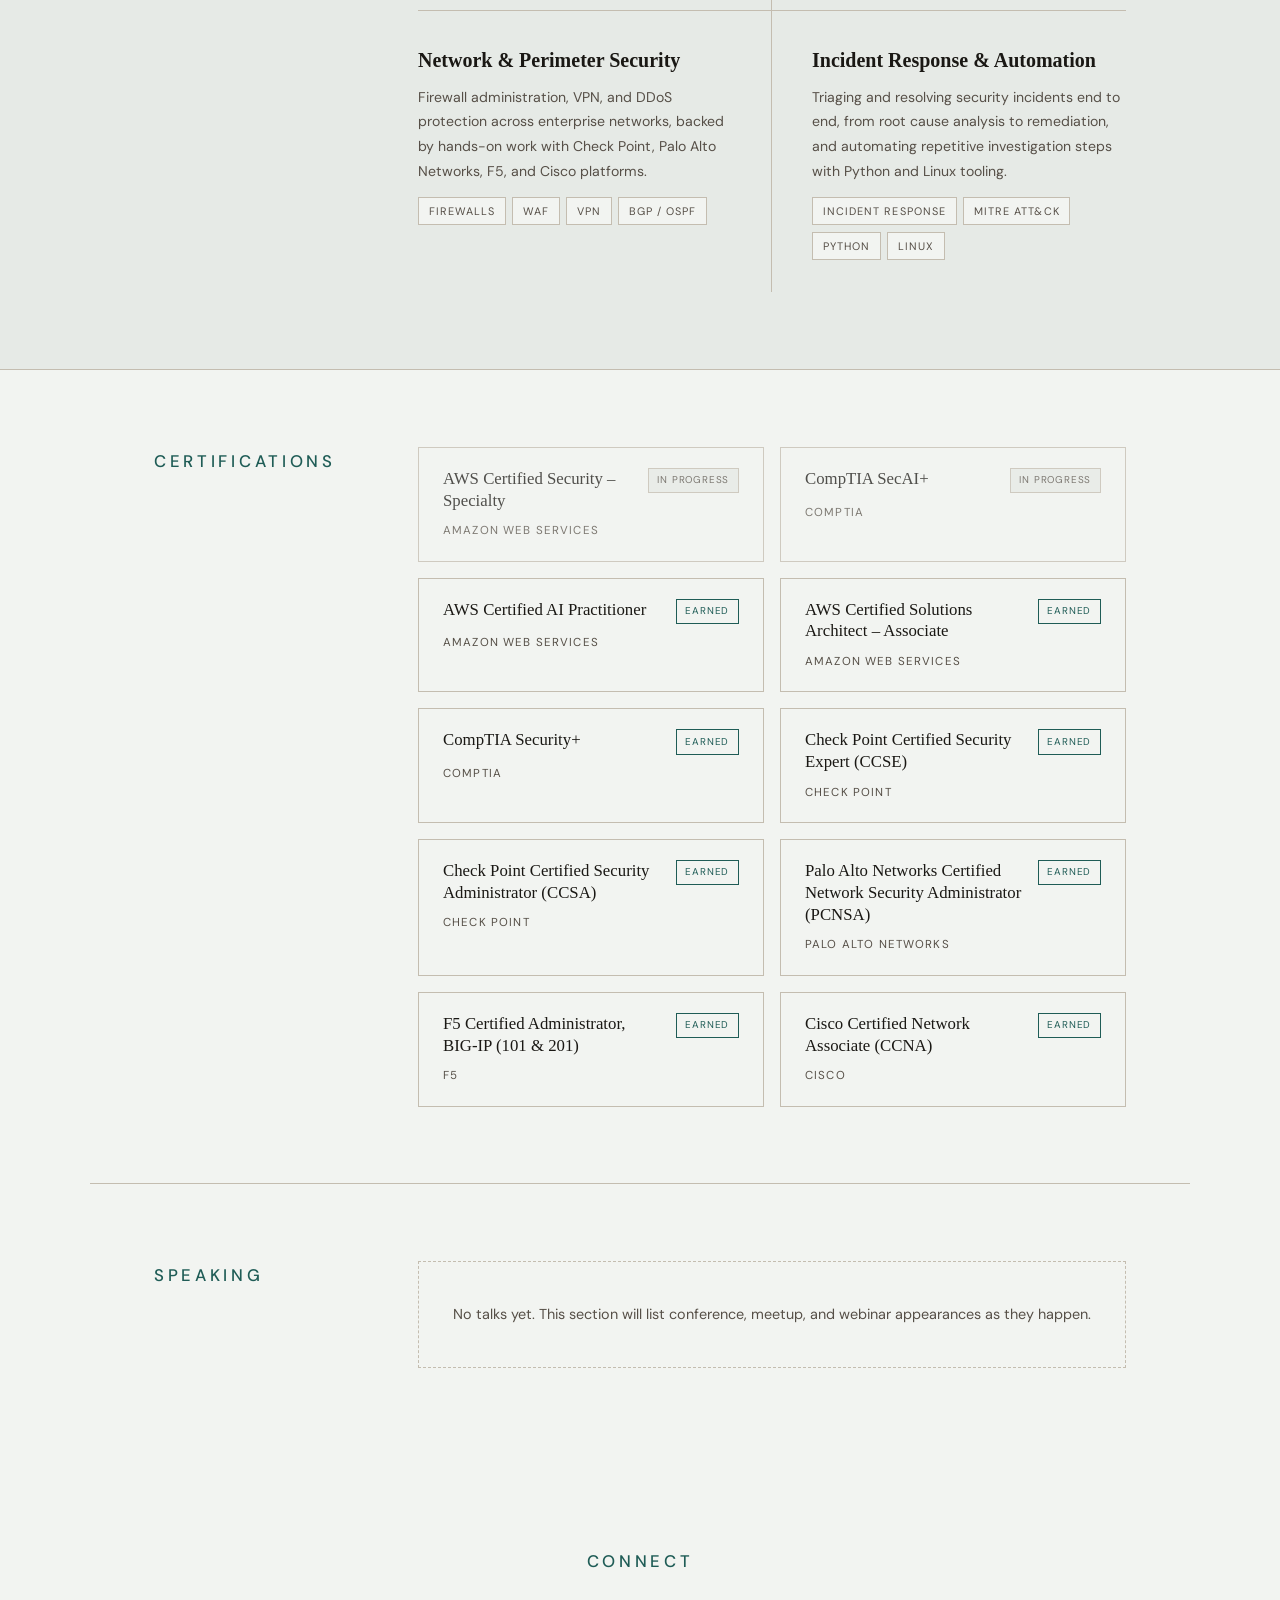
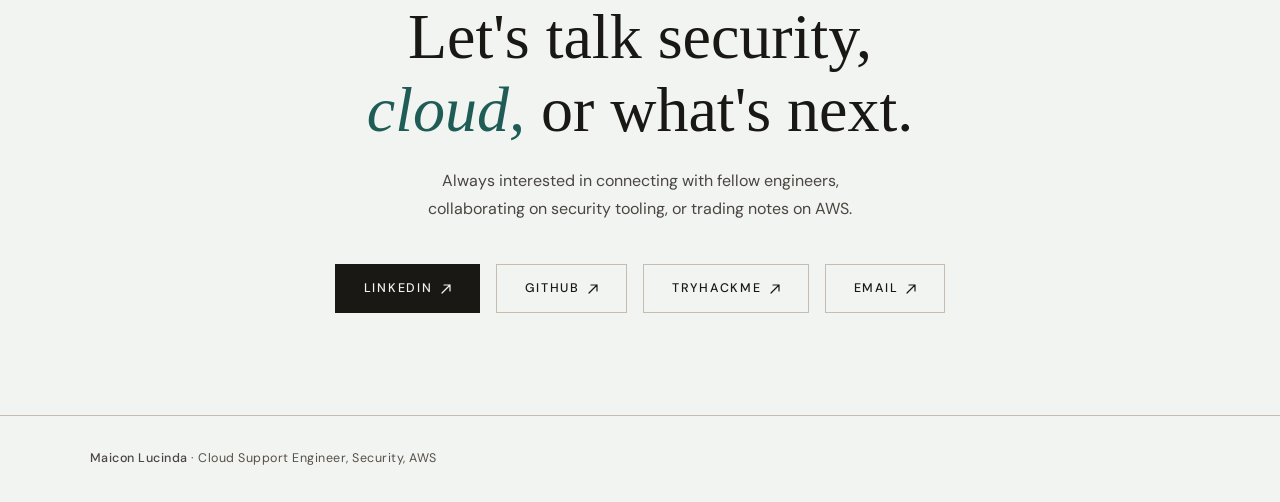
==== commit d99e0dea: "Certs" ====
--- a/index.html
+++ b/index.html
@@ -670,10 +670,20 @@
       padding: 1.25rem 1.5rem;
       background: var(--bg);
       transition: border-color 0.2s;
+      display: flex;
+      flex-direction: column;
+      gap: 0.6rem;
     }
 
     .cert-item:hover {
       border-color: var(--accent);
+    }
+
+    .cert-top {
+      display: flex;
+      justify-content: space-between;
+      align-items: flex-start;
+      gap: 0.75rem;
     }
 
     .cert-name {
@@ -682,7 +692,6 @@
       font-weight: 500;
       color: var(--text);
       line-height: 1.3;
-      margin-bottom: 0.35rem;
     }
 
     .cert-issuer {
@@ -690,6 +699,31 @@
       letter-spacing: 0.1em;
       text-transform: uppercase;
       color: var(--muted);
+    }
+
+    .cert-status {
+      flex-shrink: 0;
+      font-size: 0.62rem;
+      letter-spacing: 0.08em;
+      text-transform: uppercase;
+      padding: 0.2rem 0.55rem;
+      border: 1px solid var(--border);
+      white-space: nowrap;
+    }
+
+    .cert-status.is-earned {
+      color: var(--accent);
+      border-color: var(--accent);
+    }
+
+    .cert-status.is-progress {
+      color: var(--muted);
+      border-color: var(--border);
+      background: var(--bg-alt);
+    }
+
+    .cert-item.in-progress {
+      opacity: 0.75;
     }
 
     /* ─── SPEAKING ───────────────────────────────────────── */
@@ -1137,36 +1171,74 @@
       <span class="label reveal" id="certifications-heading">Certifications</span>
     </div>
     <div class="cert-grid">
+      <div class="cert-item reveal in-progress">
+        <div class="cert-top">
+          <div class="cert-name">AWS Certified Security – Specialty</div>
+          <span class="cert-status is-progress">In progress</span>
+        </div>
+        <div class="cert-issuer">Amazon Web Services</div>
+      </div>
+      <div class="cert-item reveal reveal-delay-1 in-progress">
+        <div class="cert-top">
+          <div class="cert-name">CompTIA SecAI+</div>
+          <span class="cert-status is-progress">In progress</span>
+        </div>
+        <div class="cert-issuer">CompTIA</div>
+      </div>
+      <div class="cert-item reveal reveal-delay-2">
+        <div class="cert-top">
+          <div class="cert-name">AWS Certified AI Practitioner</div>
+          <span class="cert-status is-earned">Earned</span>
+        </div>
+        <div class="cert-issuer">Amazon Web Services</div>
+      </div>
+      <div class="cert-item reveal reveal-delay-3">
+        <div class="cert-top">
+          <div class="cert-name">AWS Certified Solutions Architect – Associate</div>
+          <span class="cert-status is-earned">Earned</span>
+        </div>
+        <div class="cert-issuer">Amazon Web Services</div>
+      </div>
       <div class="cert-item reveal">
-        <div class="cert-name">AWS Certified AI Practitioner</div>
-        <div class="cert-issuer">Amazon Web Services</div>
+        <div class="cert-top">
+          <div class="cert-name">CompTIA Security+</div>
+          <span class="cert-status is-earned">Earned</span>
+        </div>
+        <div class="cert-issuer">CompTIA</div>
       </div>
       <div class="cert-item reveal reveal-delay-1">
-        <div class="cert-name">AWS Certified Solutions Architect – Associate</div>
-        <div class="cert-issuer">Amazon Web Services</div>
+        <div class="cert-top">
+          <div class="cert-name">Check Point Certified Security Expert (CCSE)</div>
+          <span class="cert-status is-earned">Earned</span>
+        </div>
+        <div class="cert-issuer">Check Point</div>
       </div>
       <div class="cert-item reveal reveal-delay-2">
-        <div class="cert-name">CompTIA Security+</div>
-        <div class="cert-issuer">CompTIA</div>
+        <div class="cert-top">
+          <div class="cert-name">Check Point Certified Security Administrator (CCSA)</div>
+          <span class="cert-status is-earned">Earned</span>
+        </div>
+        <div class="cert-issuer">Check Point</div>
       </div>
       <div class="cert-item reveal reveal-delay-3">
-        <div class="cert-name">Check Point Certified Security Expert (CCSE)</div>
-        <div class="cert-issuer">Check Point</div>
+        <div class="cert-top">
+          <div class="cert-name">Palo Alto Networks Certified Network Security Administrator (PCNSA)</div>
+          <span class="cert-status is-earned">Earned</span>
+        </div>
+        <div class="cert-issuer">Palo Alto Networks</div>
       </div>
       <div class="cert-item reveal">
-        <div class="cert-name">Check Point Certified Security Administrator (CCSA)</div>
-        <div class="cert-issuer">Check Point</div>
+        <div class="cert-top">
+          <div class="cert-name">F5 Certified Administrator, BIG-IP (101 &amp; 201)</div>
+          <span class="cert-status is-earned">Earned</span>
+        </div>
+        <div class="cert-issuer">F5</div>
       </div>
       <div class="cert-item reveal reveal-delay-1">
-        <div class="cert-name">Palo Alto Networks Certified Network Security Administrator (PCNSA)</div>
-        <div class="cert-issuer">Palo Alto Networks</div>
-      </div>
-      <div class="cert-item reveal reveal-delay-2">
-        <div class="cert-name">F5 Certified Administrator, BIG-IP (101 &amp; 201)</div>
-        <div class="cert-issuer">F5</div>
-      </div>
-      <div class="cert-item reveal reveal-delay-3">
-        <div class="cert-name">Cisco Certified Network Associate (CCNA)</div>
+        <div class="cert-top">
+          <div class="cert-name">Cisco Certified Network Associate (CCNA)</div>
+          <span class="cert-status is-earned">Earned</span>
+        </div>
         <div class="cert-issuer">Cisco</div>
       </div>
     </div>
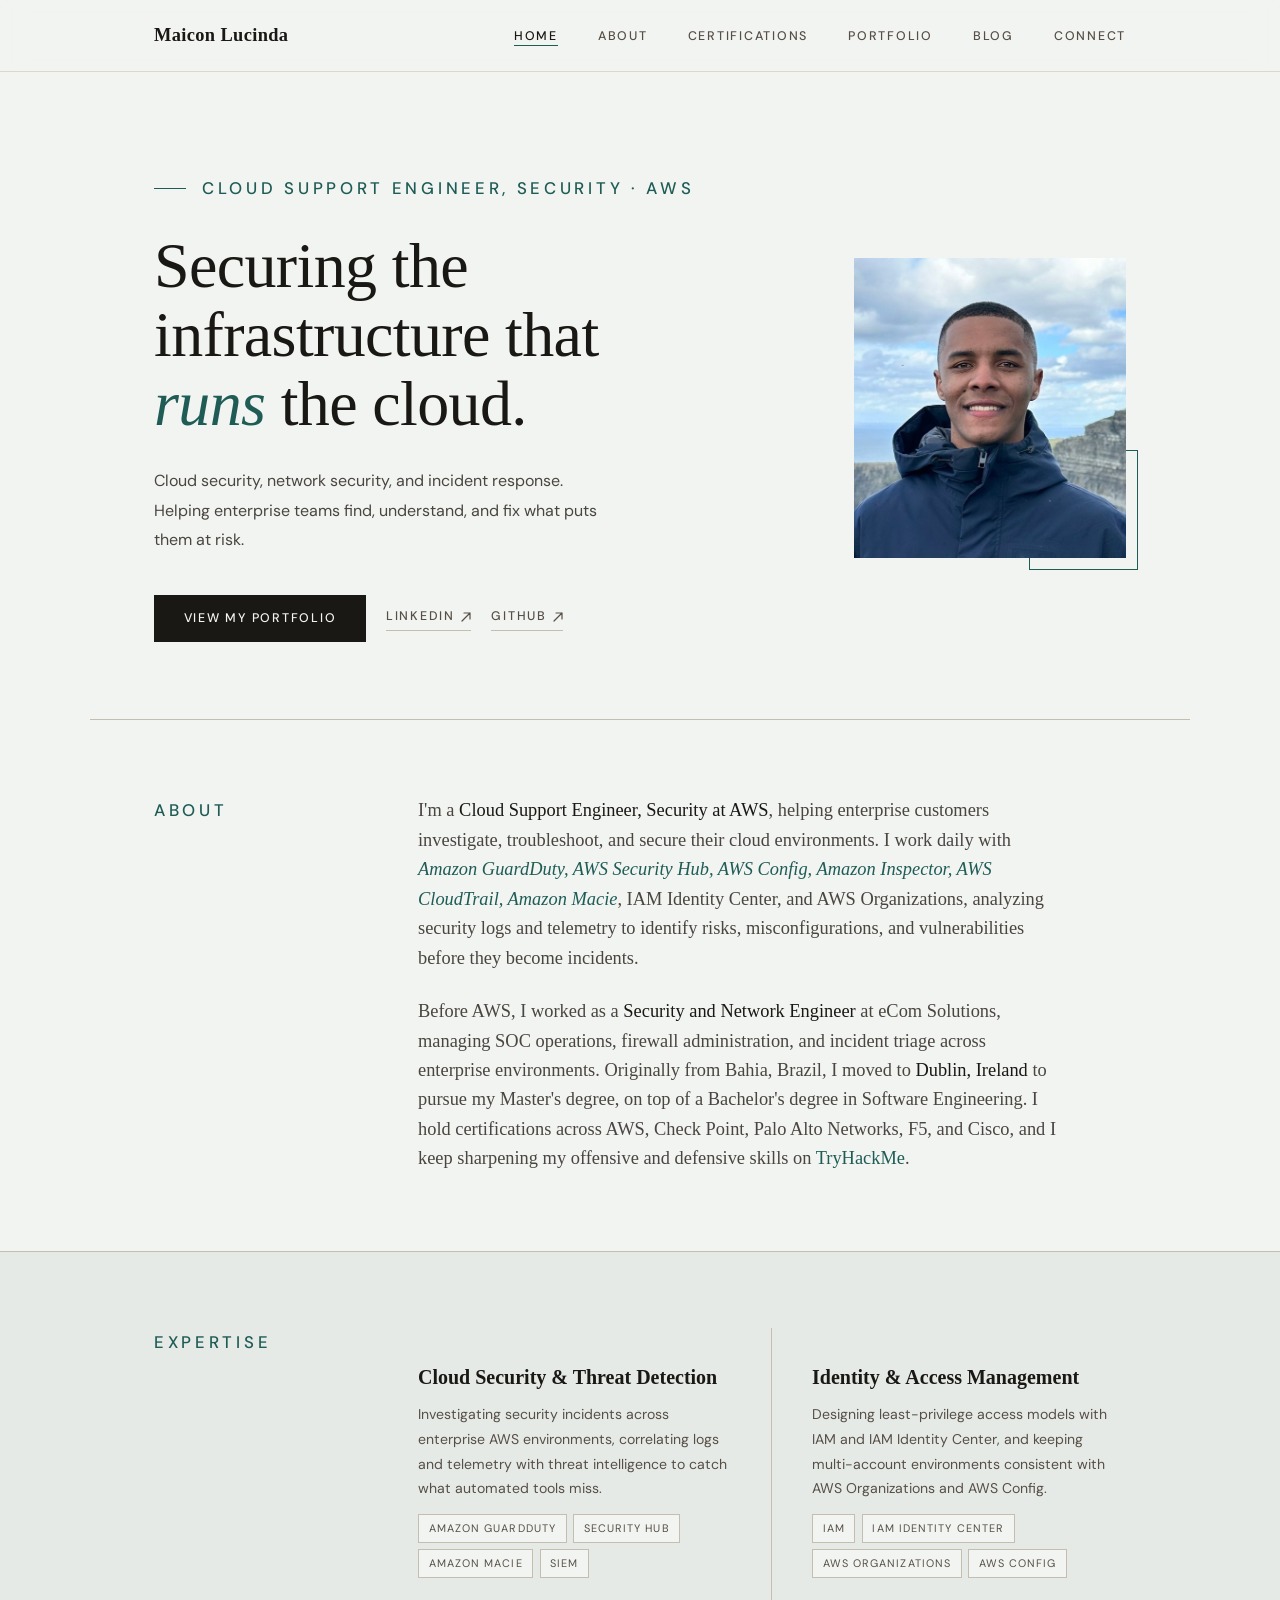
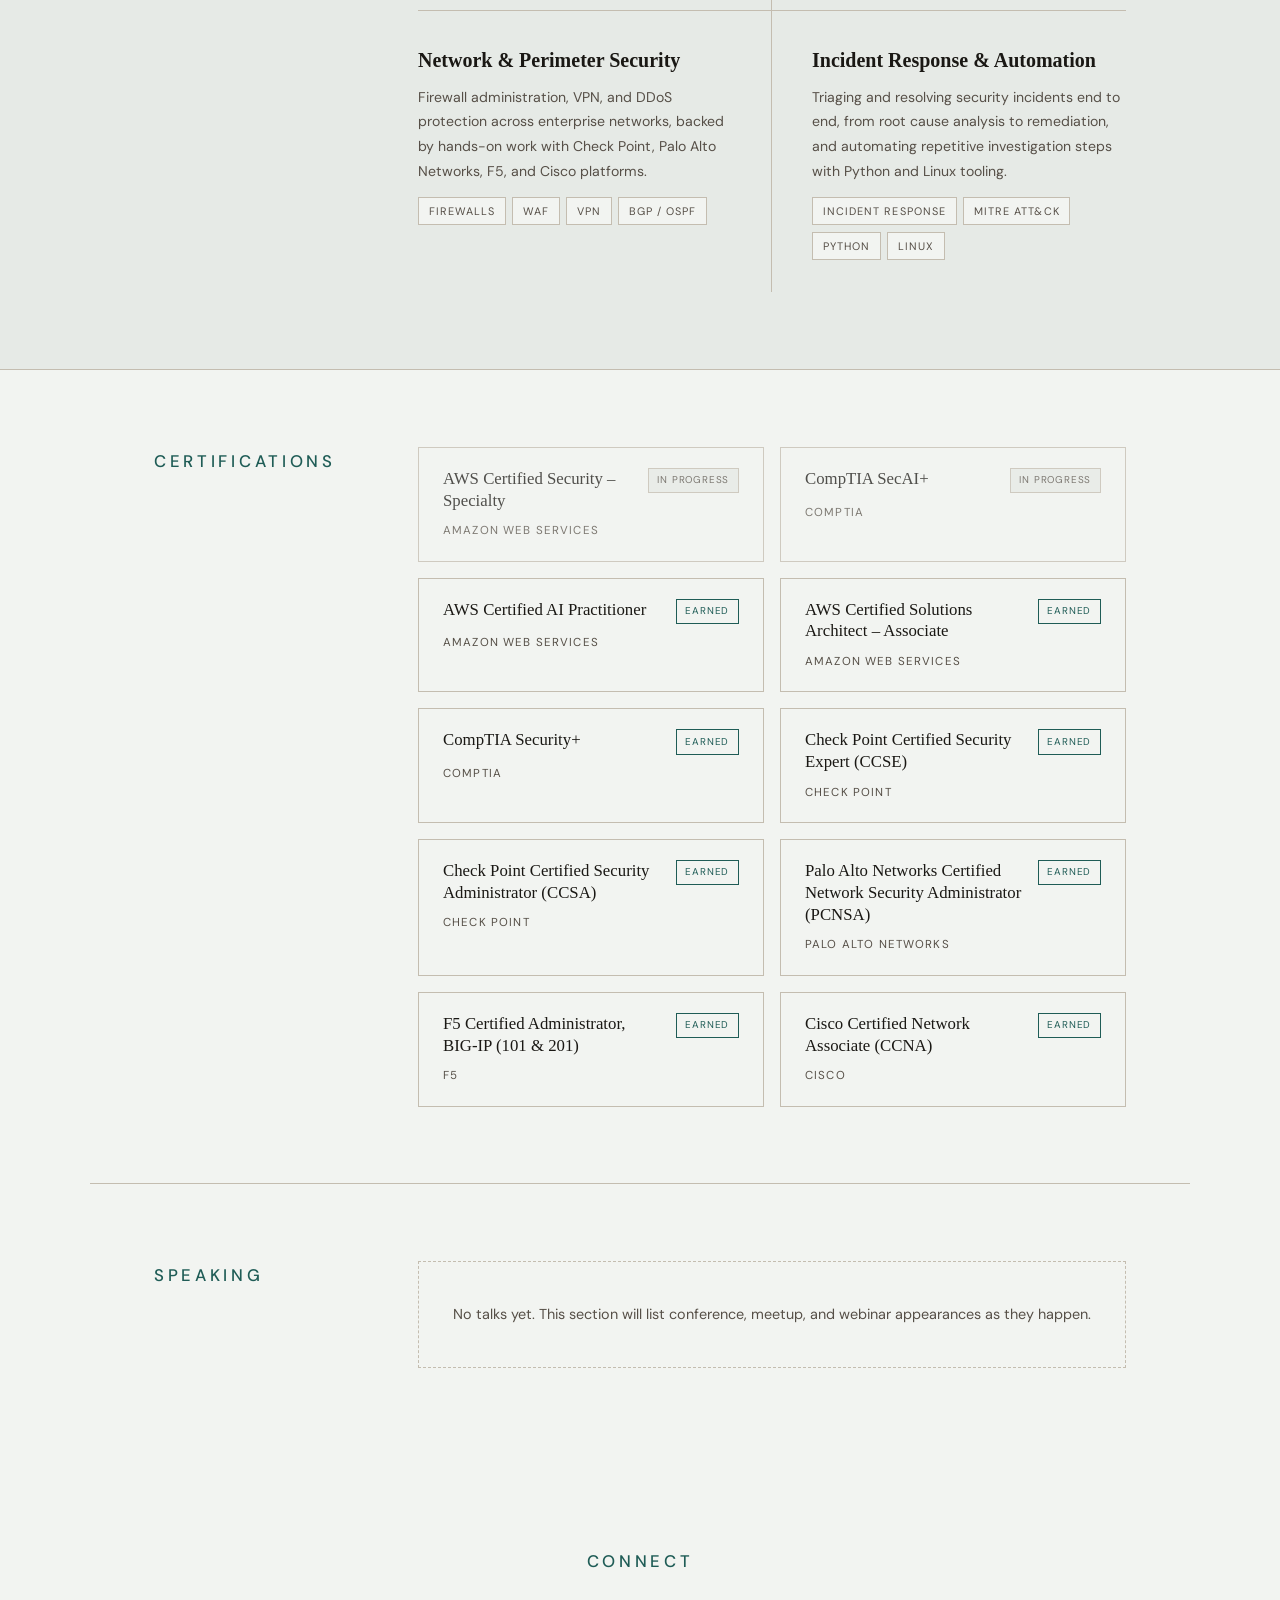
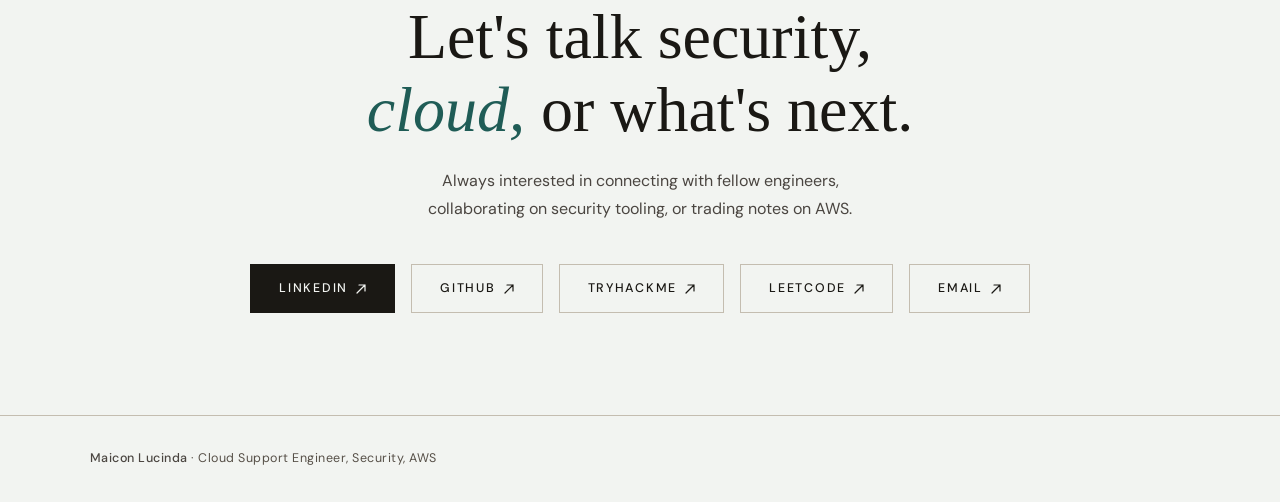
==== commit 801e109a: "LeetCode" ====
--- a/index.html
+++ b/index.html
@@ -161,7 +161,8 @@
     "sameAs": [
       "https://www.linkedin.com/in/maiconlucinda/",
       "https://github.com/maiconlucinda",
-      "https://tryhackme.com/p/maiconlucinda"
+      "https://tryhackme.com/p/maiconlucinda",
+      "https://leetcode.com/u/maiconlucinda/"
     ]
       }
     ]
@@ -1288,6 +1289,13 @@
             stroke-linejoin="round" />
         </svg>
       </a>
+      <a href="https://leetcode.com/u/maiconlucinda/" class="connect-link" target="_blank" rel="noopener">
+        LeetCode
+        <svg width="10" height="10" viewBox="0 0 10 10" fill="none" aria-hidden="true">
+          <path d="M1 9L9 1M9 1H3M9 1V7" stroke="currentColor" stroke-width="1.2" stroke-linecap="round"
+            stroke-linejoin="round" />
+        </svg>
+      </a>
       <a href="mailto:maiconlucinda@gmail.com" class="connect-link">
         Email
         <svg width="10" height="10" viewBox="0 0 10 10" fill="none" aria-hidden="true">
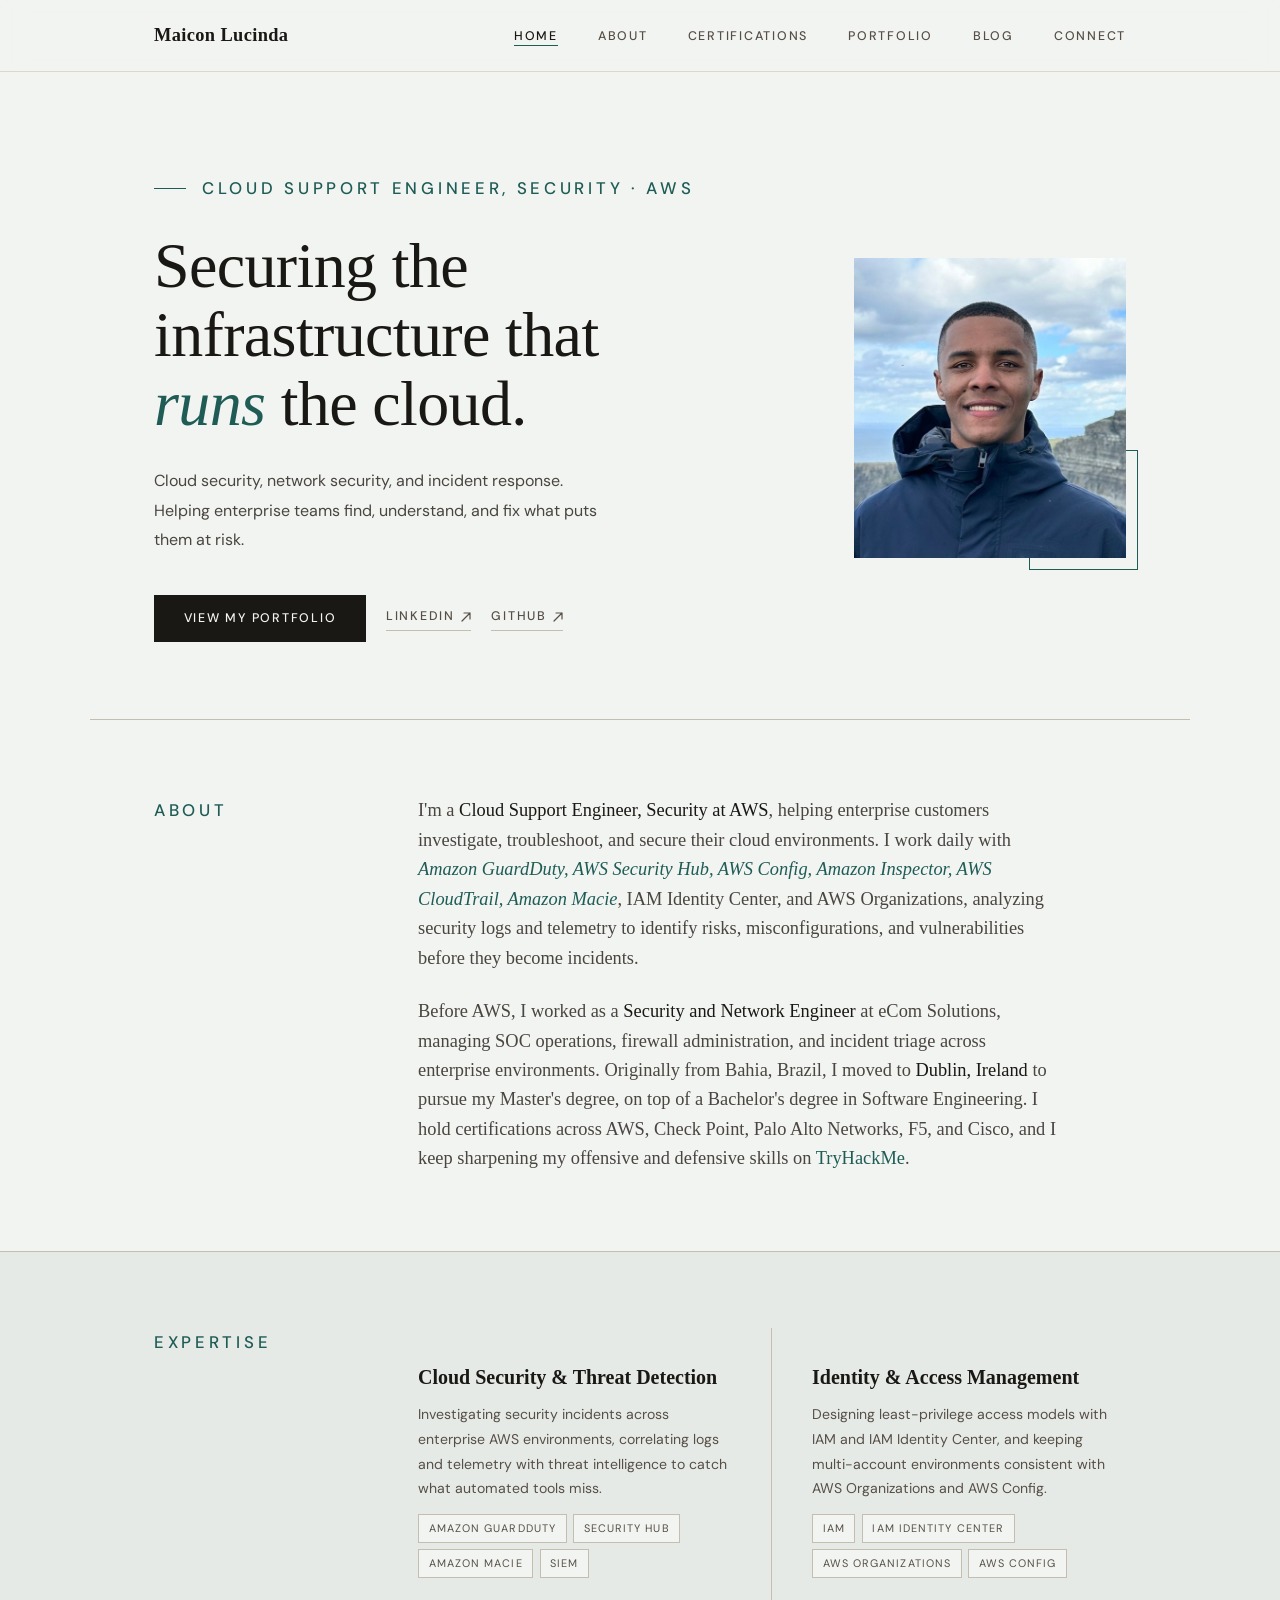
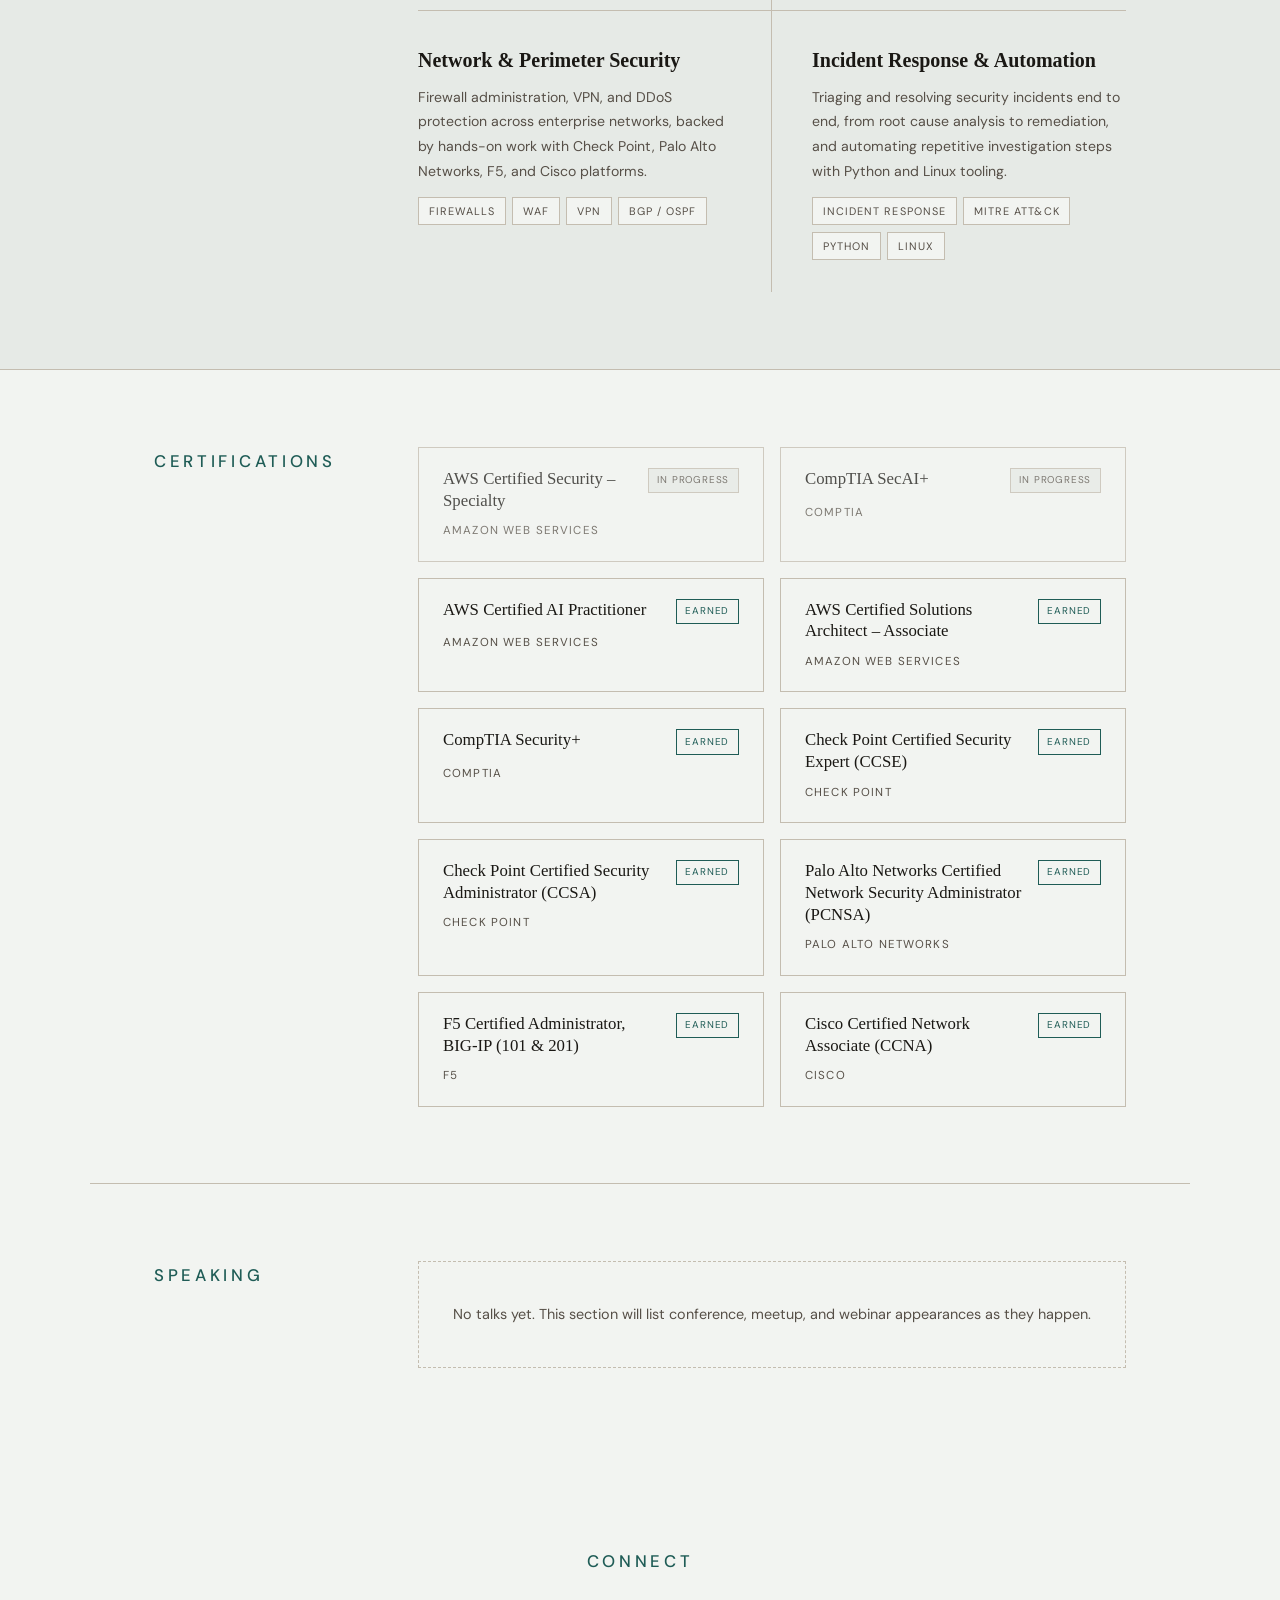
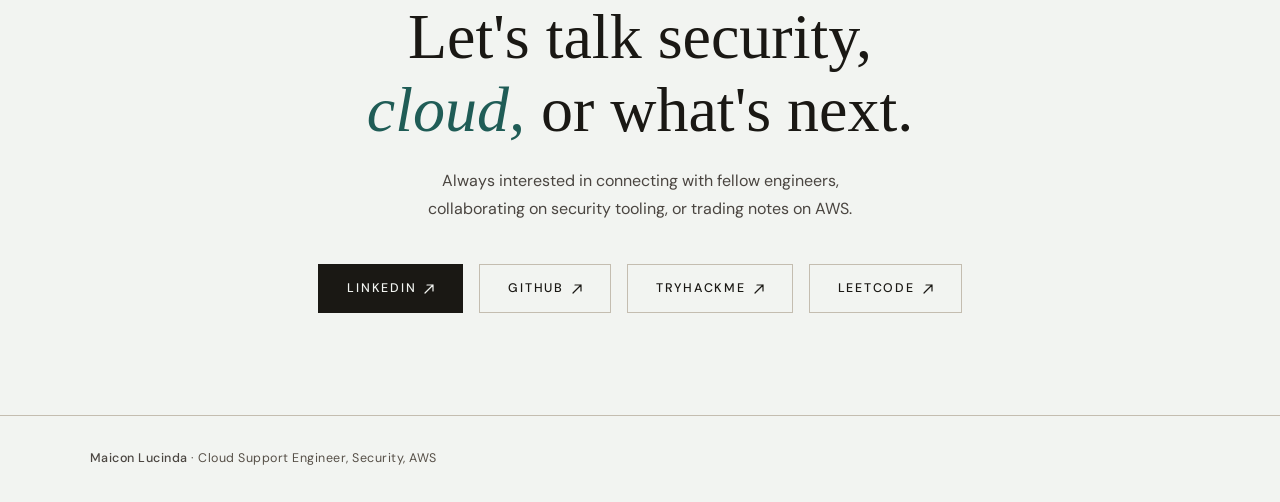
==== commit 6b764eaa: "Em" ====
--- a/index.html
+++ b/index.html
@@ -1296,13 +1296,6 @@
             stroke-linejoin="round" />
         </svg>
       </a>
-      <a href="mailto:maiconlucinda@gmail.com" class="connect-link">
-        Email
-        <svg width="10" height="10" viewBox="0 0 10 10" fill="none" aria-hidden="true">
-          <path d="M1 9L9 1M9 1H3M9 1V7" stroke="currentColor" stroke-width="1.2" stroke-linecap="round"
-            stroke-linejoin="round" />
-        </svg>
-      </a>
     </div>
   </section>
 
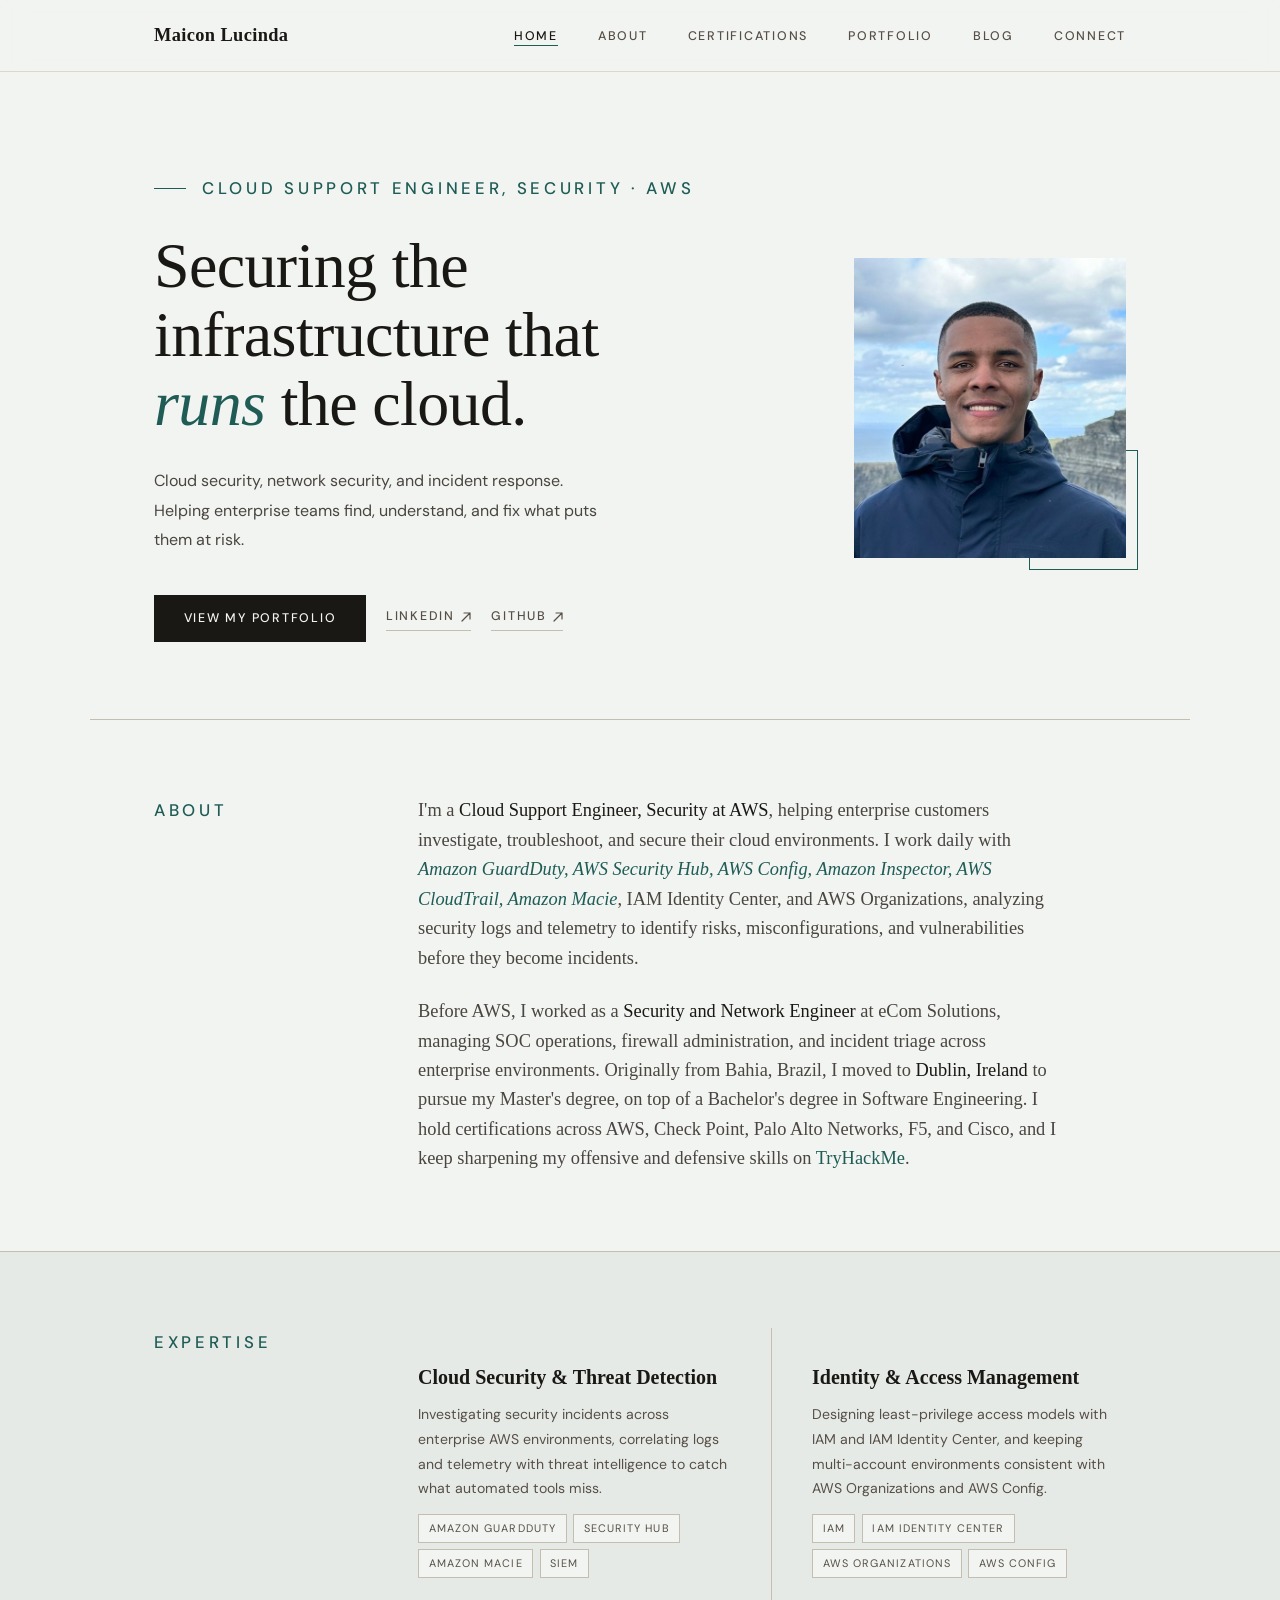
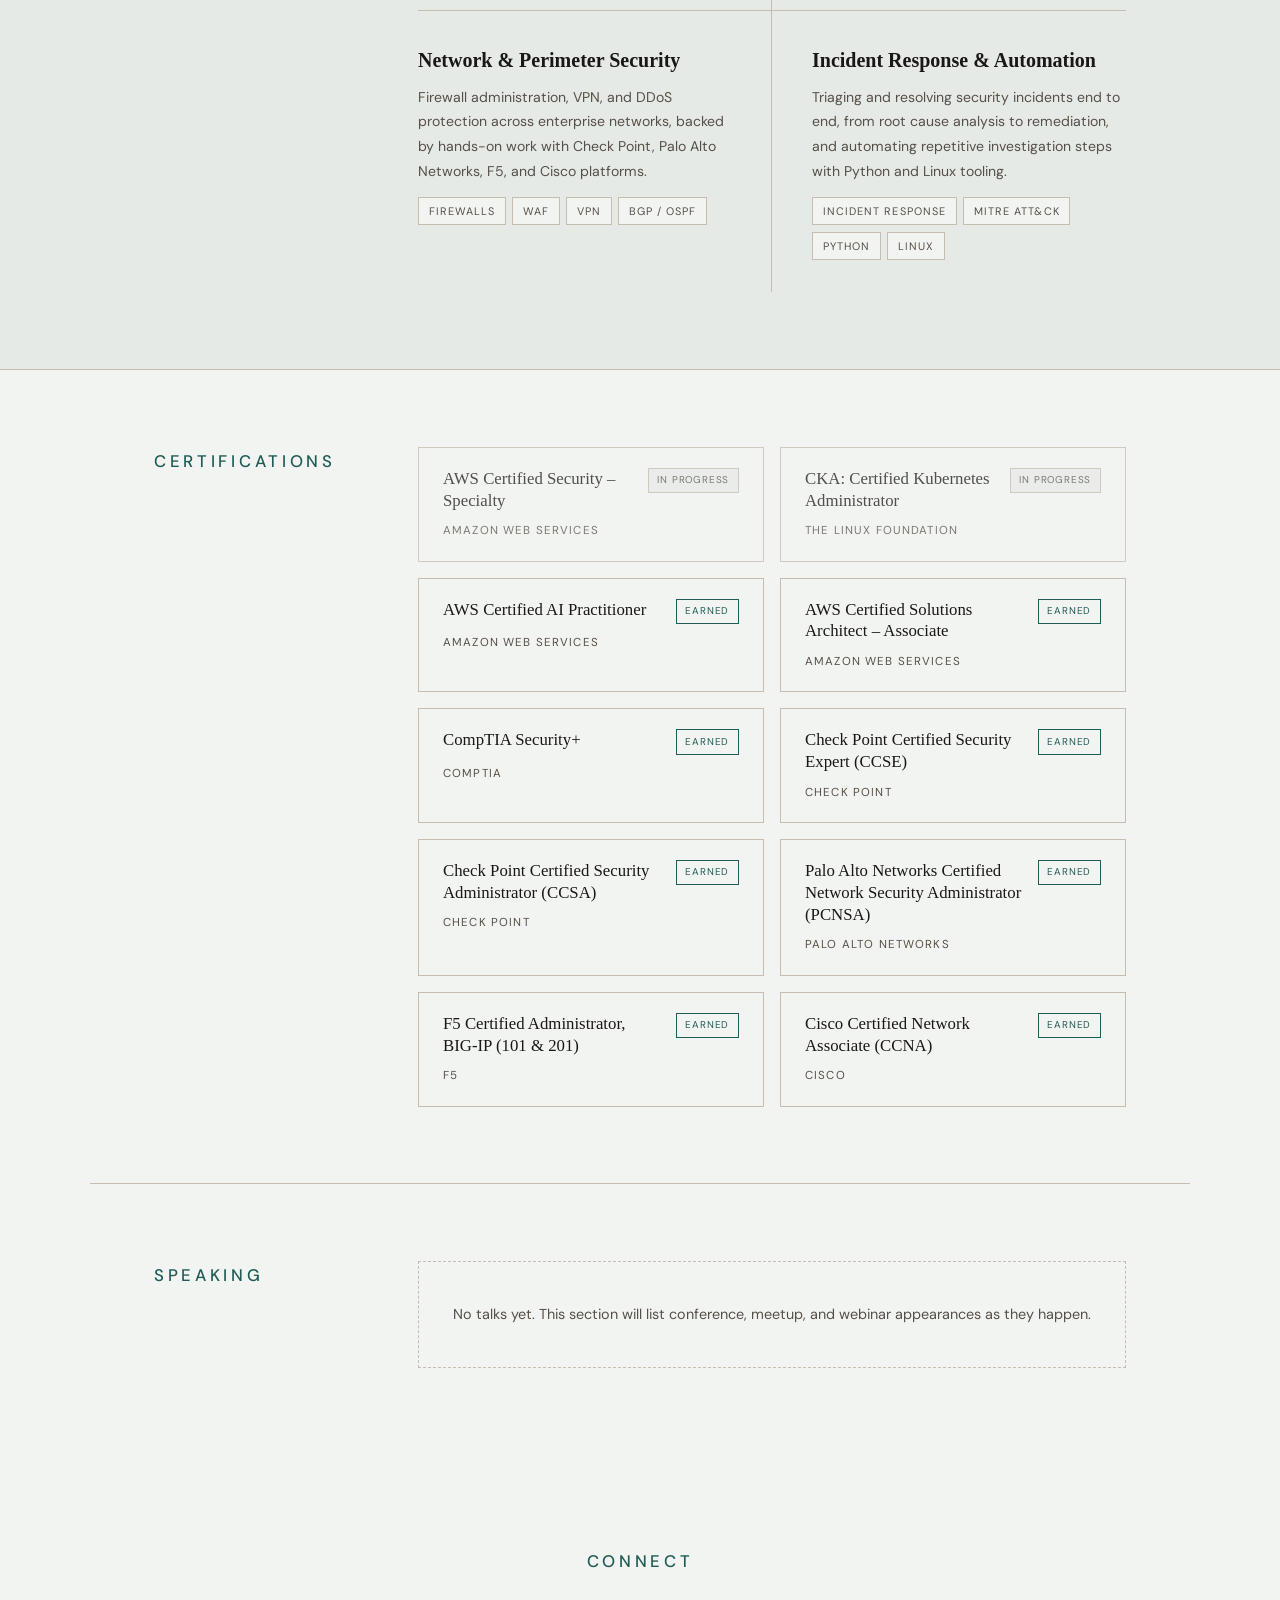
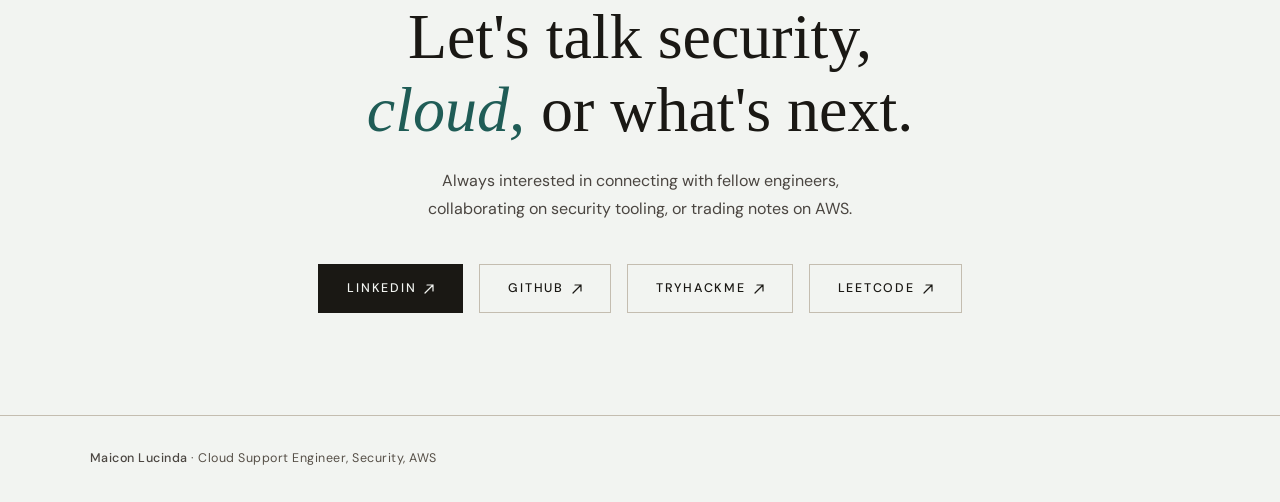
==== commit 3cd797db: "Update index.html" ====
--- a/index.html
+++ b/index.html
@@ -1181,10 +1181,10 @@
       </div>
       <div class="cert-item reveal reveal-delay-1 in-progress">
         <div class="cert-top">
-          <div class="cert-name">CompTIA SecAI+</div>
+          <div class="cert-name">CKA: Certified Kubernetes Administrator</div>
           <span class="cert-status is-progress">In progress</span>
         </div>
-        <div class="cert-issuer">CompTIA</div>
+        <div class="cert-issuer">The Linux Foundation</div>
       </div>
       <div class="cert-item reveal reveal-delay-2">
         <div class="cert-top">
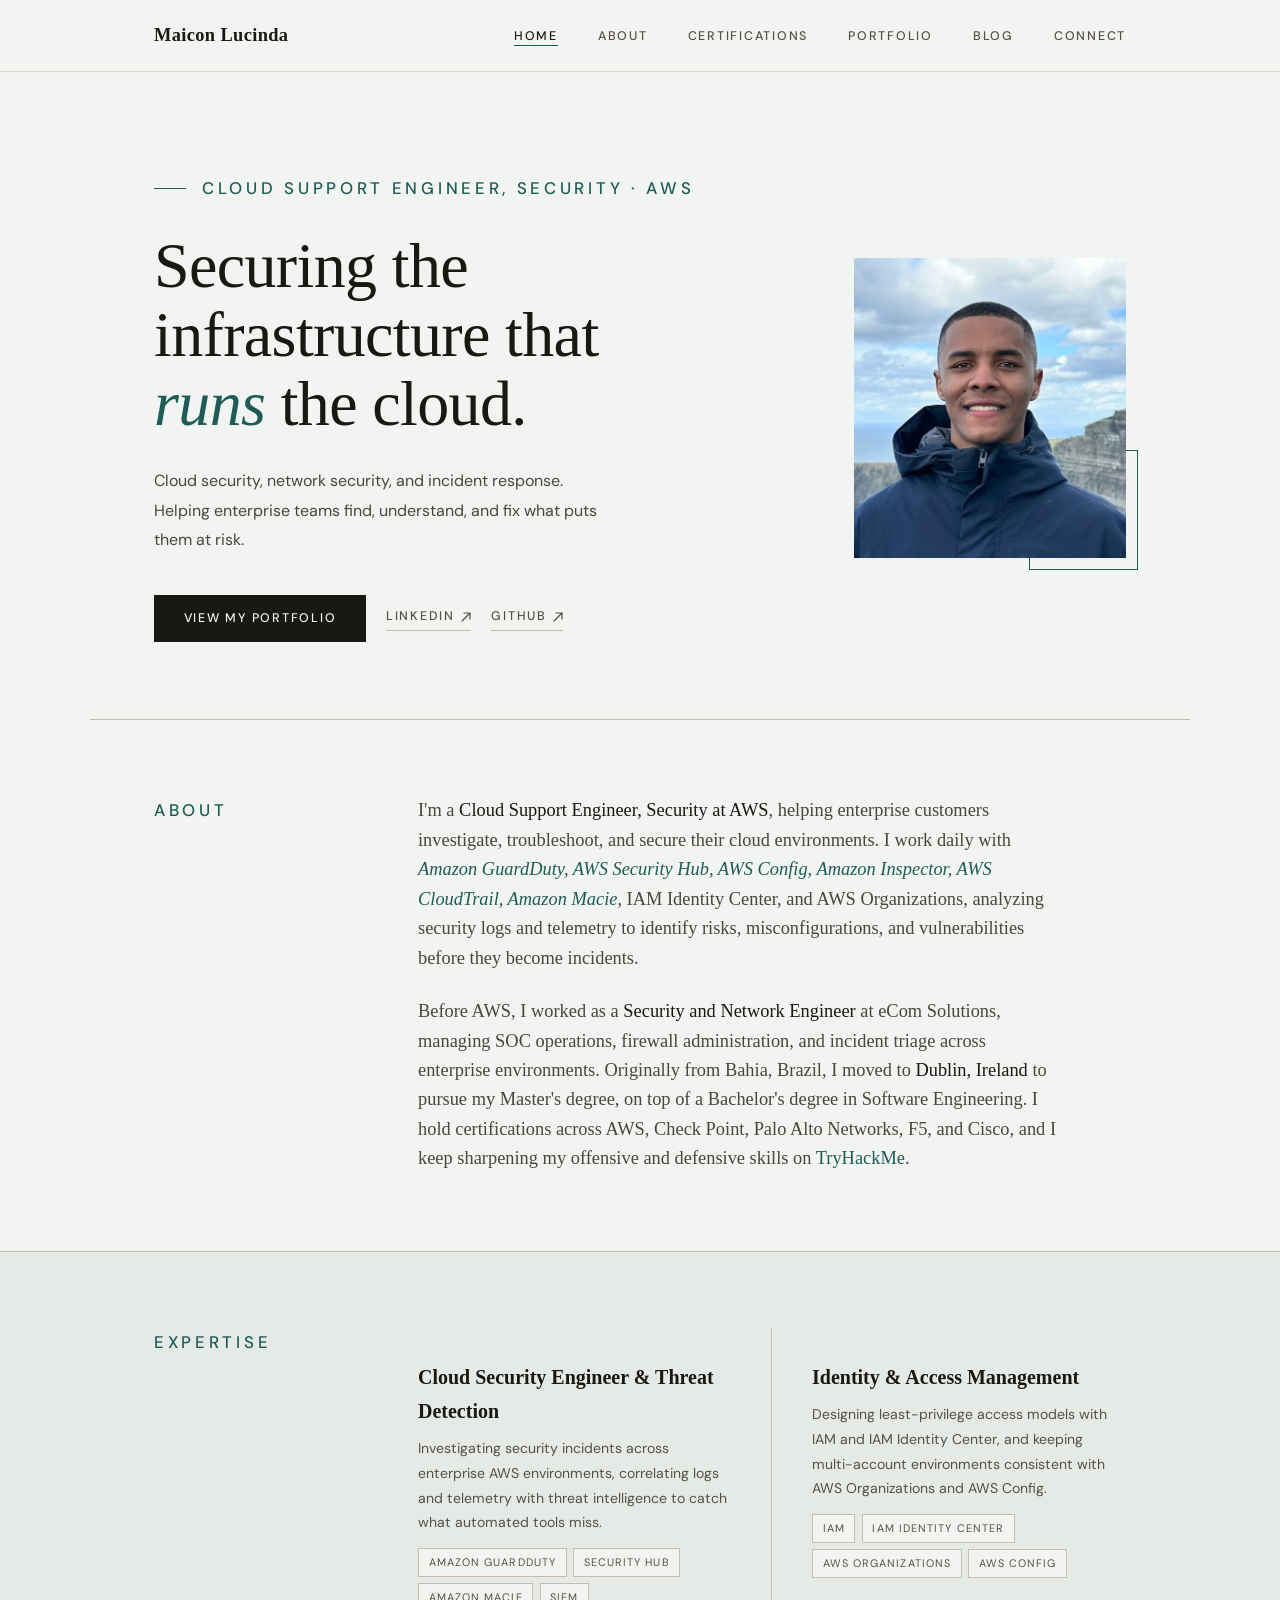
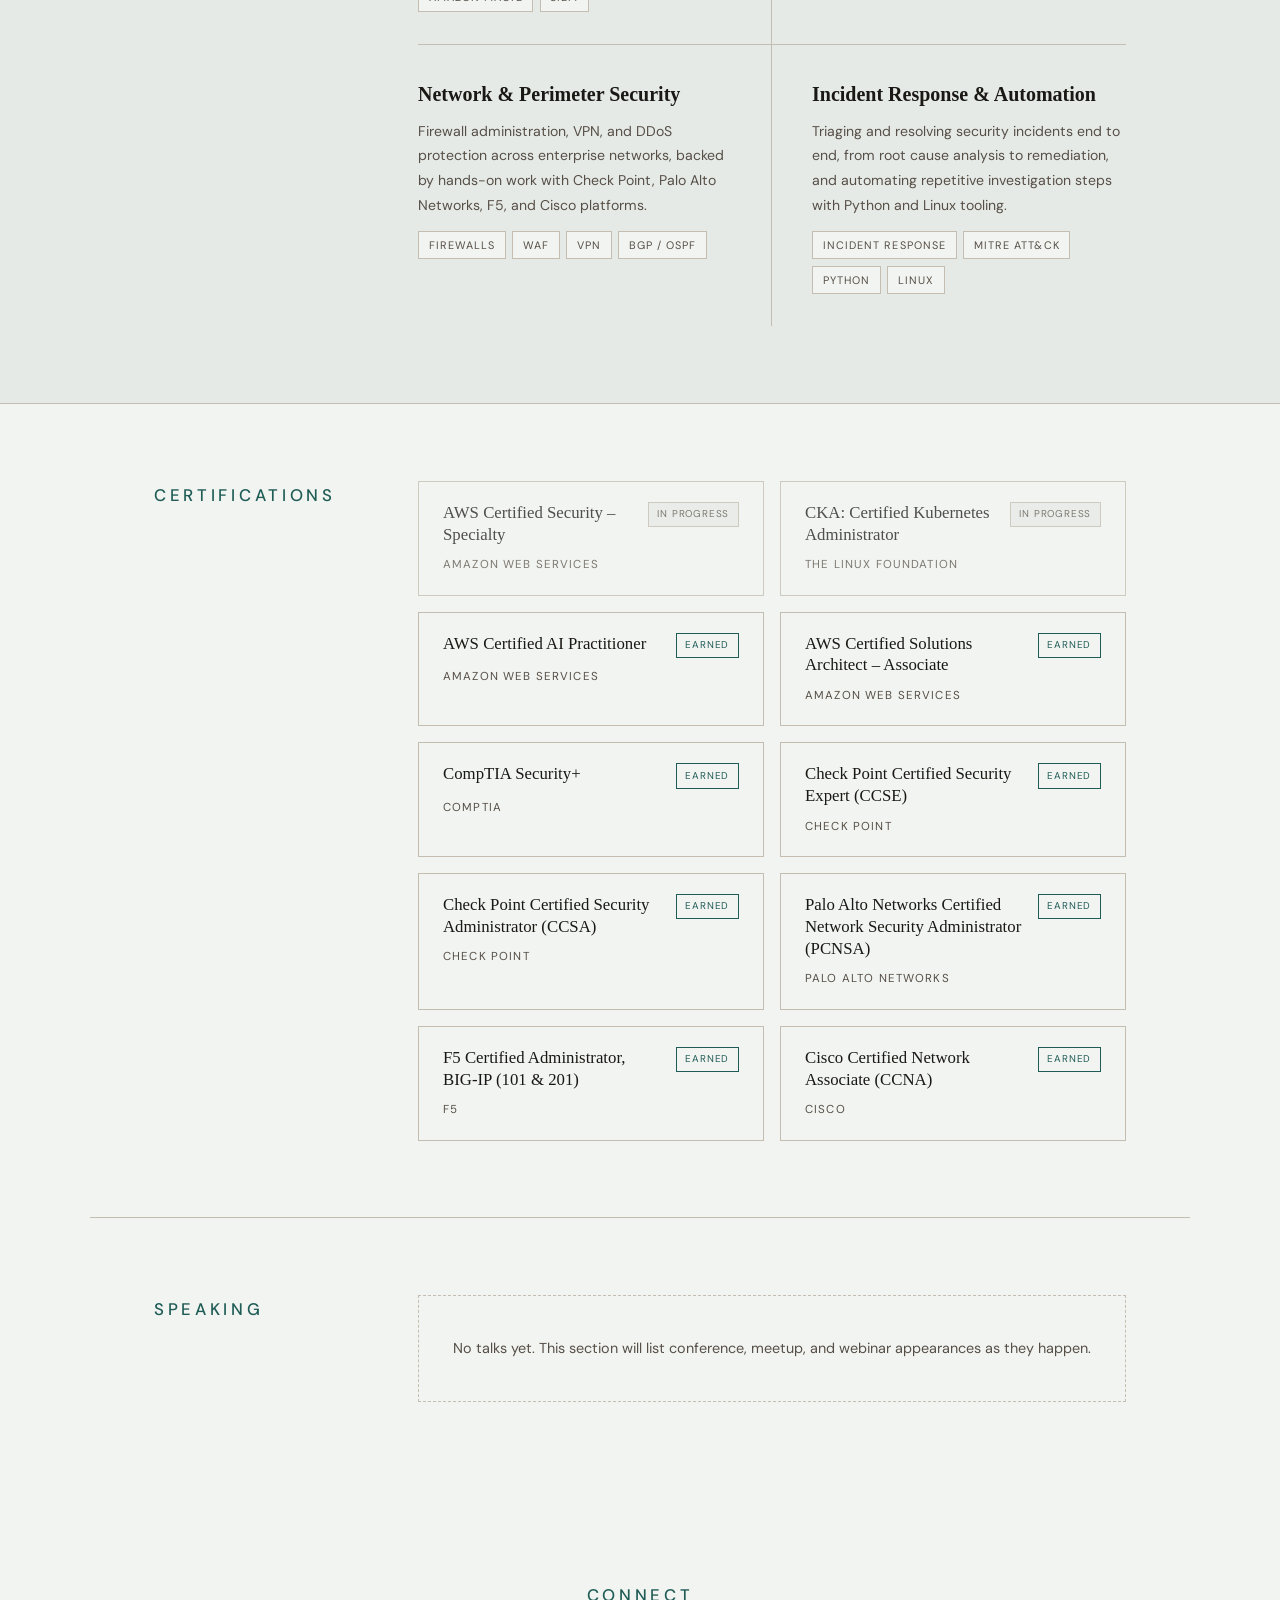
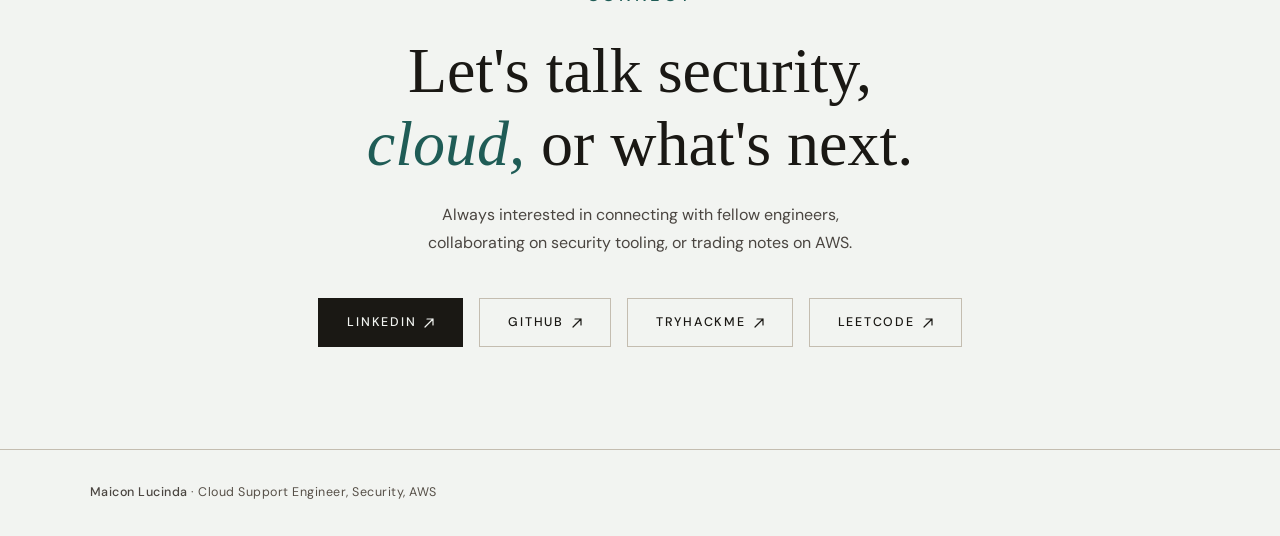
==== commit 01f436cc: "Mudanca" ====
--- a/index.html
+++ b/index.html
@@ -1119,7 +1119,7 @@
       </div>
       <div class="expertise-grid">
         <div class="exp-item reveal">
-          <h3>Cloud Security &amp; Threat Detection</h3>
+          <h3>Cloud Security Engineer &amp; Threat Detection</h3>
           <p>Investigating security incidents across enterprise AWS environments, correlating logs and telemetry with
             threat intelligence to catch what automated tools miss.</p>
           <div class="exp-tags">
